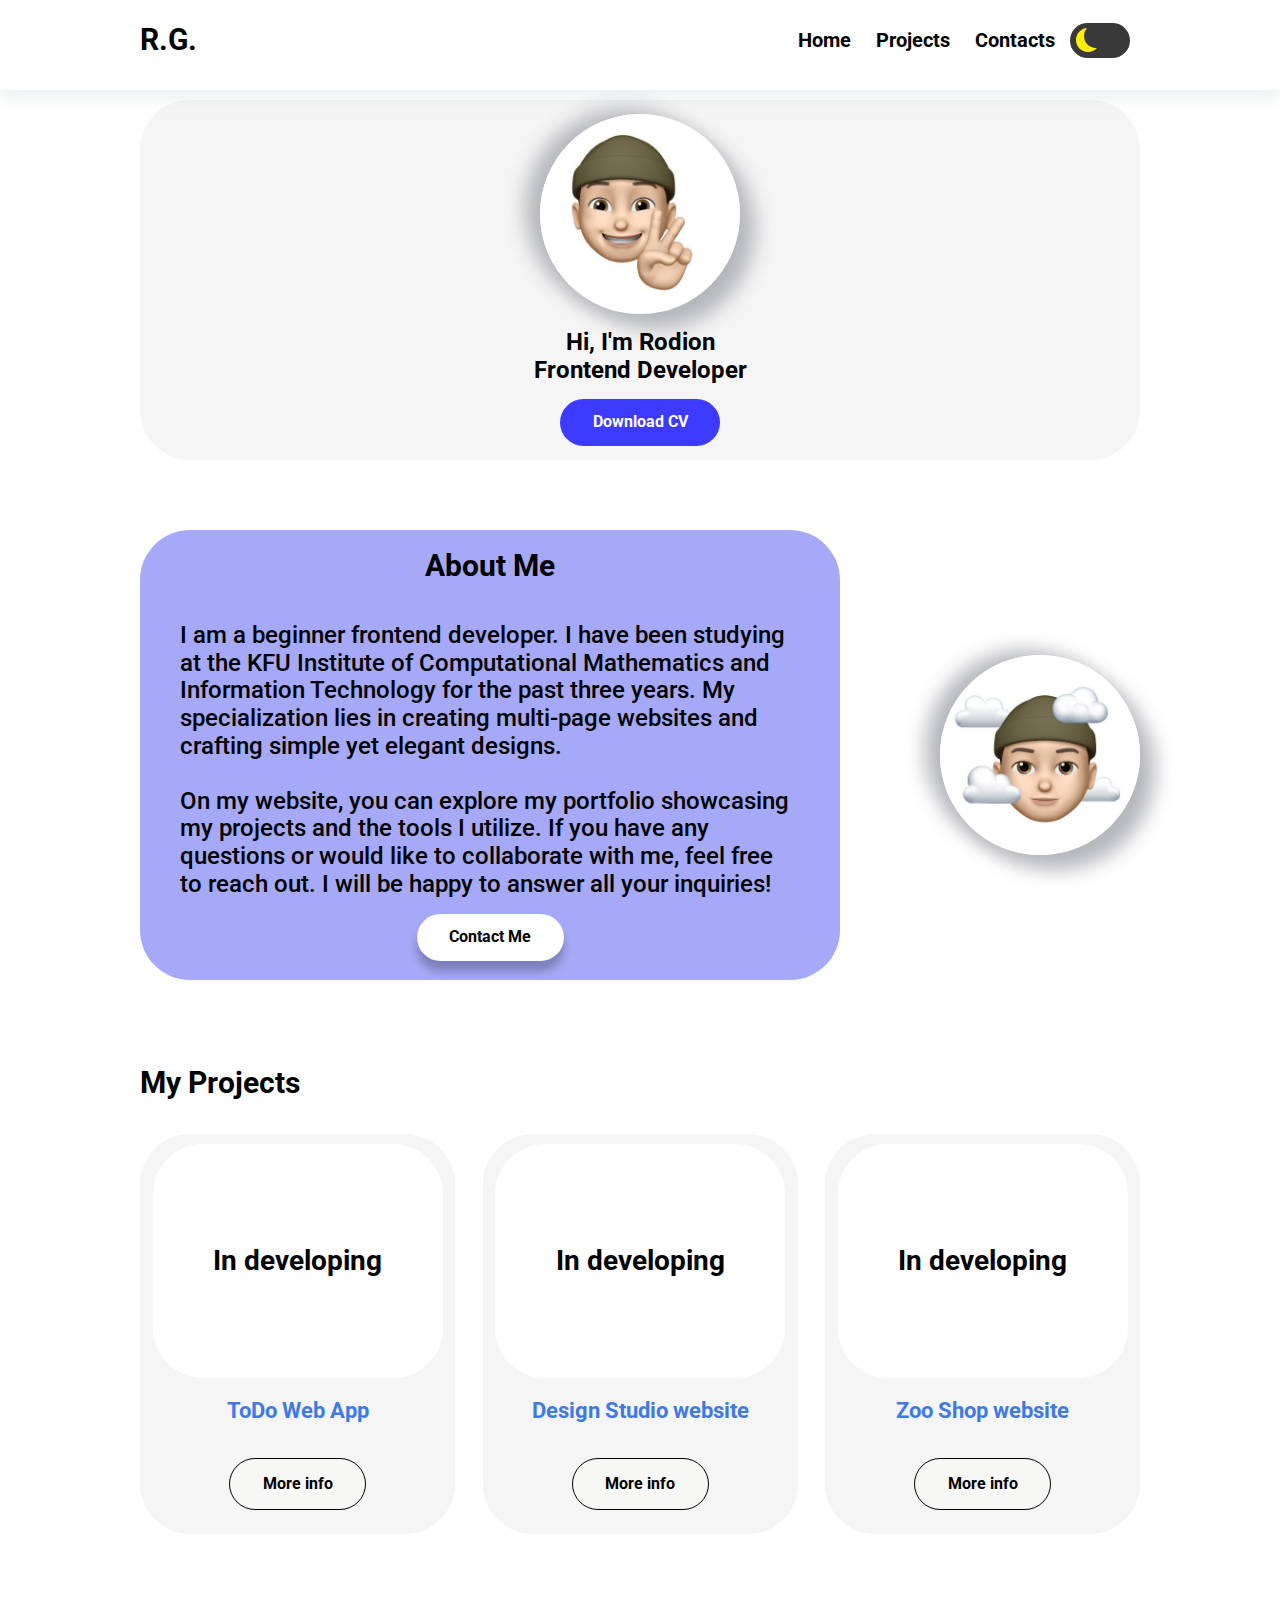
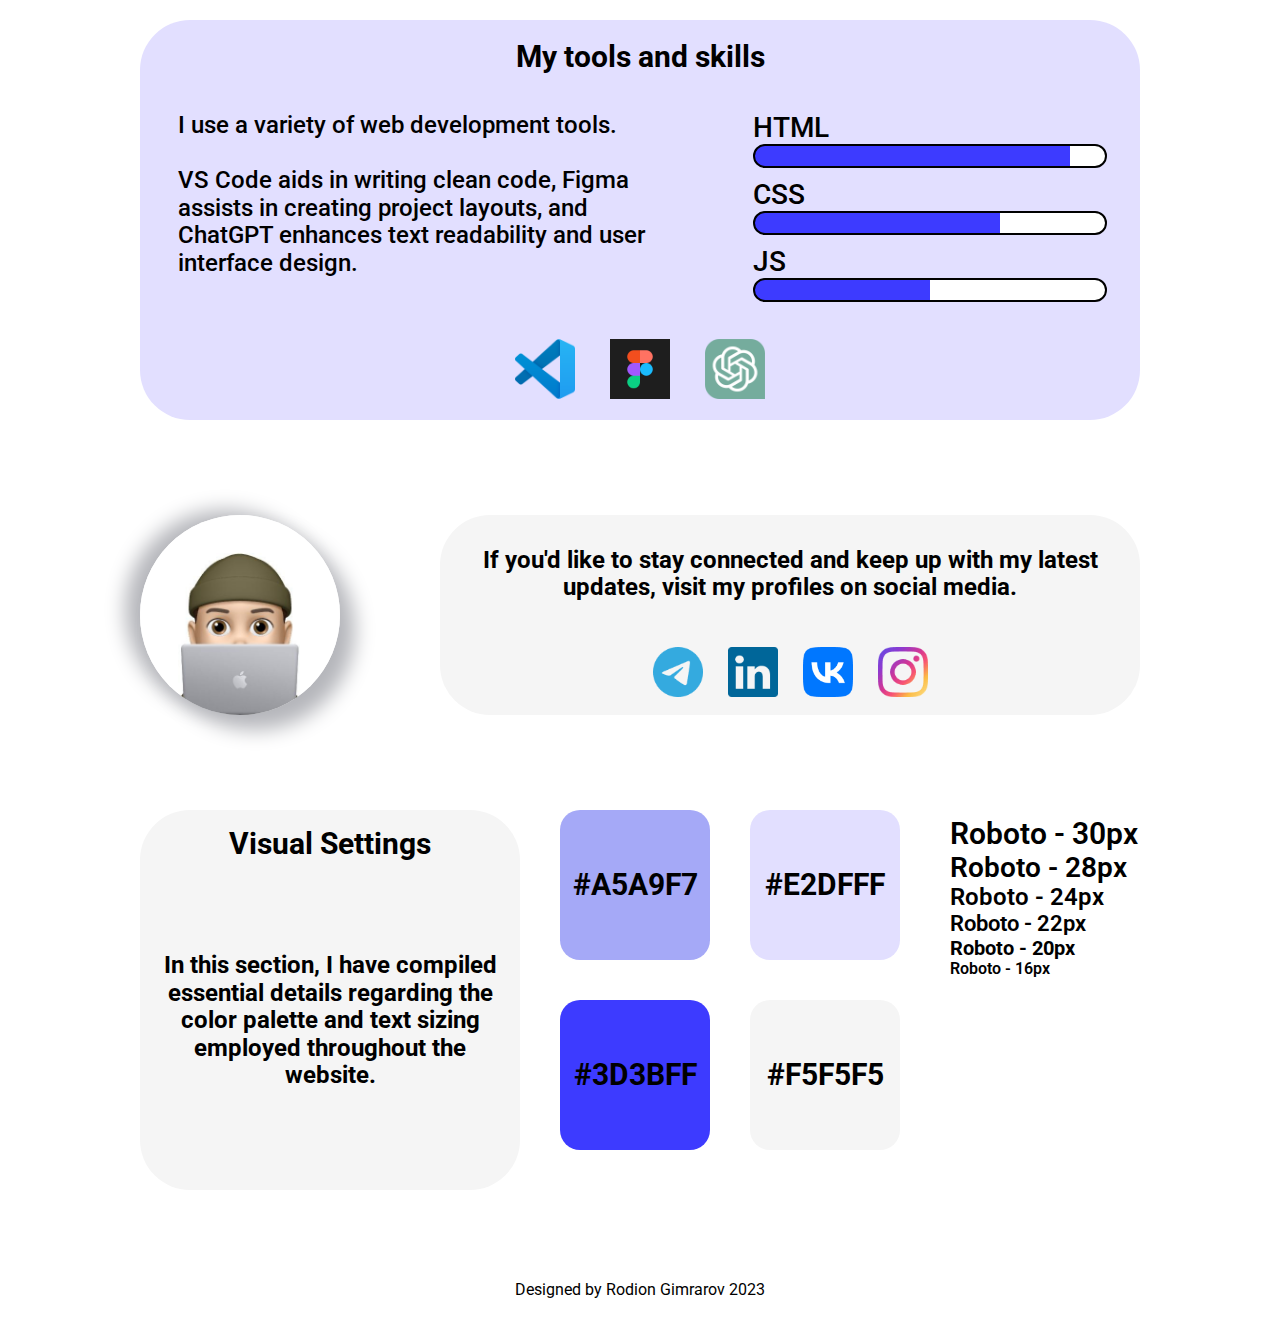
==== index.html @ fab3a908 "Update index.html" ====
<!DOCTYPE html>
<html lang="en">

<head>
    <meta charset="UTF-8">
    <title>Rodion Gimranov Web-CV</title>
    <meta name="description" content="Rodion Gimranov Web-CV">
    <link rel="icon" href="img/Avatar_link.png">
    <link rel="stylesheet" type="text/css" href="CSS/normalize.css">
    <link rel="stylesheet" type="text/css" href="CSS/white_style.css">
    <link rel="stylesheet" type="text/css" href="CSS/black_style.css">
    <link rel="stylesheet" type="text/css" href="CSS/media_queries.css">
    <meta name="viewport" content="width=device-width, initial-scale=1.0">
</head>

<body>
    <script defer src="JavaScript/script.js"></script>

<!--Header-->
<header class="header open">
    <section class="header_container">
        <section class="logo">
            <h2 class="R_text_logo"> R.</h2>
            <h2 class="G_text_logo"> G.</h2>
        </section>

        <nav class="navigation_bar">
            <a href="#" class="home_btn" data-lang="en"> Home </a>
            <a href="#my_project_page" class="project_btn"> Projects </a>
            <a href="#contact_me_page" class="contact_btn"> Contacts </a>

            <section class="swith_container">
                <!--Theme Switcher-->
                <label class="switch">
                    <input type="checkbox">
                    <span class="slider"></span>
                </label>
            </section>
        </nav>
        <!--Burger Menu-->
        <button class="header_burger-btn" id="burger">
            <span class=""></span>
            <span class=""></span>
            <span class=""></span>
        </button>
    </section>
</header>


    <!--Section "Home"-->
    <section class="home_page">
        <section class="home_page_container">

            <img class="avatar1_img" src="img/Avatar_1.jpg" alt="Avatar photo 1">

            <h3 class="greetings_text"> Hi, I'm Rodion <br> Frontend Developer </h3>

            <a href="https://drive.google.com/file/d/1PtzAKzyZANAqyCXJtNsrPEZs-n58FHot/view?usp=sharing" class="download_CV_btn"> Download CV </a>
        </section>
    </section>

    <!--Section "About Me"-->
    <section class="about_me_page">
        <section class="about_me_container">

            <article class="about_me_purple_block">
                <h2 class="about_me_name_page"> About Me </h2>

                <p class="text_about_me">I am a beginner frontend developer. I have been studying at the KFU Institute of Computational Mathematics and Information Technology for the past three years. My specialization lies in creating multi-page websites and crafting simple yet elegant designs. <br>
                <br>
                On my website, you can explore my portfolio showcasing my projects and the tools I utilize. If you have any questions or would like to collaborate with me, feel free to reach out. I will be happy to answer all your inquiries! </p>

                <a href="#contact_me_page" class="contact_me_btn"> Contact Me </a>
            </article>

            <img class="avatar2_img" src="img/Avatar_2.jpg" alt="Avatar photo 2">
        </section>
    </section>

    <!--Section "My Project"-->
    <section class="my_project_page" id="my_project_page">
        <section class="my_project_container">

            <h2 class="my_project_name_page"> My Projects </h2>

                <section class="block_project_container">
                    <section class="project_block_1">
                        <section class="background_project1"> In developing </section>
                        <h3 class="name_of_project1"> ToDo Web App </h3>
                        <a href="https://github.com/RodionGimranov" class="more_info_btn1"> More info</a>
                    </section>

                    <section class="project_block_2">
                        <section class="background_project2"> In developing </section>
                        <h3 class="name_of_project2"> Design Studio website </h3>
                        <a href="https://github.com/RodionGimranov" class="more_info_btn2"> More info</a>
                    </section>

                    <section class="project_block_3">
                        <section class="background_project3"> In developing </section>
                        <h3 class="name_of_project3"> Zoo Shop website </h3>
                        <a href="https://github.com/RodionGimranov" class="more_info_btn3"> More info</a>
                    </section>
            </section>
        </section>
    </section>

    <!--Section "My tools and skills"-->
    <section class="my_tools_and_skills_page">

        <section class="my_tools_and_skills_container">

            <h2 class="my_tools_and_skills_name_page"> My tools and skills </h2>

            <section class="my_tools_and_skills_block_container">
                <p class="text_my_tools_and_skills"> I use a variety of web development tools.<br><br>VS Code aids in writing clean code, Figma assists in creating project layouts, and ChatGPT enhances text readability and user interface design.</p>

                <section class="charts_container">

                    <section class="html_chart">
                        <h3 class="name_chart_html"> HTML </h3>
                        <section class="line_chart_html"> </section>
                    </section>

                    <section class="css_chart">
                        <h3 class="name_chart_css"> CSS </h3>
                        <section class="line_chart_css"> </section>
                    </section>

                    <section class="js_chart">
                        <h3 class="name_chart_js"> JS </h3>
                        <section class="line_chart_js"> </section>
                    </section>
                </section>
            </section>

            <section class="progmrams_container">
                <a href="https://code.visualstudio.com/"> <img src="img/VS_Code_icon.png" class="vs_code_icon" alt="VS Code Icon"> </a>
                <a href="https://www.figma.com/downloads/"> <img src="img/Figma_icon.png" class="figma_icon" alt="Figma Icon"> </a>
                <a href="https://openai.com/blog/chatgpt/"> <img src="img/ChatGPT_icon.png" class="chatgpt_icon" alt="ChatGPT Icon"> </a>
            </section>
        </section>
    </section>

    <!--Section "Contact Me"-->
    <section class="contact_me_page" id="contact_me_page">

        <section class="contact_me_container">

            <img src="img/Avatar_3.jpg" class="avatar3_img" alt="Avatar photo 3">

            <section class="contact_me_gray_block1">

                <h1 class="text_contact_me">If you'd like to stay connected and keep up with my latest updates, visit my profiles on social media.</h1>

                <section class="social_media_container">
                    <a href="https://t.me/RodionGimranov"> <img src="img/Telegram_icon.png" class="telegram_icon" alt="Telegram Icon"> </a>
                    <a href="https://www.linkedin.com/in/rodiongimranov/"> <img src="img/LinkedIn_icon.png" class="linkedin_icon" alt="LinkedIn Icon"> </a>
                    <a href="https://vk.com/gimranovrodion"> <img src="img/VK_icon.png" class="vk_icon" alt="VK_Icon"> </a>
                    <a href="https://www.instagram.com/esta_laowai/?igshid=MjEwN2IyYWYwYw=="> <img src="img/Instagram_icon.png" class="instagram_icon" alt="Instagram_Icon"> </a>
                </section>
            </section>
        </section>
    </section>

    <!--Section "Visual Settings"-->
    <section class="fo_fun_page">
        <section class="fo_fun_container">
            <section class="fo_fun_gray_block1">
                <h1 class="fo_fun_name_page"> Visual Settings </h1>
                <p class="text_fo_fun"> In this section, I have compiled essential details regarding the color palette and text sizing employed throughout the website.</p>
            </section>
            <section class="fonts_color_container">
                <section class="color_block">
                    <section class="color_1"> #A5A9F7</section>
                    <section class="color_2"> #E2DFFF</section>
                    <section class="color_3"> #3D3BFF</section>
                    <section class="color_4"> #F5F5F5</section>
                </section>
                <section class="fonts_block">
                    <h1 class="robotoo_30px">Roboto - 30px </h1>
                    <h2 class="robotoo_28px">Roboto - 28px </h2>
                    <h3 class="robotoo_24px">Roboto - 24px </h3>
                    <h4 class="robotoo_22px">Roboto - 22px </h4>
                    <h5 class="robotoo_20px">Roboto - 20px </h5>
                    <h6 class="robotoo_16px">Roboto - 16px </h6>
                </section>
            </section>
        </section>
    </section>

    <!--Footer-->
    <footer class="footer">
        <section class="footer_container"> Designed by Rodion Gimrarov 2023 </section>
    </footer>

</body>
</html>
---- CSS/white_style.css ----
@import url('https://fonts.googleapis.com/css2?family=Roboto:wght@400;500;700&display=swap');


/*Reset Margin, Padding and Bottom*/
* {
    margin: 0;
    padding: 0;
    bottom: 0;
}

html {
    scroll-behavior: smooth;
}

body {
    height: 100%;
    min-width: 320px;
    padding: 0% 5% 0% 5%;
    font-family: 'Roboto', sans-serif;
}

/*Header*/
.header {
    position: fixed;
    top: 0;
    left: 0;
    right: 0;
    z-index: 100;
    width: 100%;
    height: 100px;
    margin-top: -10px;
    background-color: #fff;
    box-shadow: 0px 4px 21px -1px rgba(34, 60, 80, 0.13);

    display: flex;
    flex-direction: row;
    align-items: center;
    justify-content: center;
}

.header_container {
    width: 1000px;
    height: 80px;
    background-color: #fff;
    gap: none;
    padding: 10px 20px 10px 20px;

    display: flex;
    flex-direction: row;
    align-items: center;
    justify-content: space-between;
}

.header_burger-btn {
    position: relative;
    width: 50px;
    height: 50px;
    border: none;
    outline: none;
    border: 0;
    background: transparent;
    gap: 5px;

    display: none;
    justify-content: center;
    align-items: center;
    flex-direction: column;
}

.header_burger-btn span {
    width: 45px;
    height: 5px;
    border-radius: 5px;
    background-color: #000;
}

.logo {
    display: flex;
    flex-direction: row;
    align-items: baseline;
    justify-content: space-between;
}

.R_text_logo, .G_text_logo {
    color: #000;
    font-size: 30px;
    font-weight: 700;
}

.navigation_bar {
    width: auto;
    height: auto;
    gap: 5px;
    background-color: #fff;

    display: flex;
    flex-direction: row;
    align-items: center;
    justify-content: space-around;
}

a {
    color: #000;
    text-decoration: none;
}

.home_btn, .project_btn, .contact_btn {
    padding: 10px 10px;
    border-radius: 10px;

    font-size: 20px;
    font-weight: 700;
}

a:hover {
    text-decoration: none;
    background-color: #F5F5F5;
}

.swith_container {
    width: 70px;
    height: 35px;

    display: flex;
    justify-content: space-between;
    align-items: center;
}

/*Theme Switcher*/
.switch {
    font-size: 17px;
    position: relative;
    display: inline-block;
    width: 60px;
    height: 35px;
}

.switch input {
    opacity: 0;
    width: 0;
    height: 0;
}

.slider {
    --background: #393939;
    position: absolute;
    cursor: pointer;
    top: 0;
    left: 0;
    right: 0;
    bottom: 0;
    background-color: var(--background);
    transition: .5s;
    border-radius: 30px;
}

.slider:before {
    position: absolute;
    content: "";
    height: 1.4em;
    width: 1.4em;
    border-radius: 50%;
    left: 10%;
    bottom: 15%;
    box-shadow: inset 8px -4px 0px 0px #fff000;
    background: var(--background);
    transition: .5s;
}

input:checked + .slider {
    background-color: #F5F5F5;
}

input:checked + .slider:before {
    transform: translateX(100%);
    box-shadow: inset 15px -4px 0px 15px #fff000;
}

/*Section "Home"*/
.home_page {
    width: 100%;
    height: auto;
    margin-top: 100px;
    margin-bottom: 100px;

    display: flex;
    flex-direction: row;
    align-items: center;
    justify-content: center;
}

.home_page_container {
    width: 1000px;
    height: 360px;
    background-color: #F5F5F5;
    border-radius: 50px;

    display: flex;
    flex-direction: column;
    align-items: center;
    justify-content: center;
}

.avatar1_img {
    width: 200px;
    height: 200px;
    border-radius: 100px;
    box-shadow: 15px 15px 20px 0px #B5B6BB, -15px -5px 20px 0px #B5B6BB;
}

.greetings_text {
    font-size: 24px;
    font-weight: 700;
    color: #000;
    margin-top: 15px;
    text-align: center;
}

.download_CV_btn {
    width: 160px;
    height: 47px;
    background-color: #3D3BFF;
    border-radius: 100px;
    margin-top: 15px;

    display: flex;
    align-items: center;
    justify-content: center;

    font-size: 16px;
    font-weight: 700;
    color: #fff;
}

.download_CV_btn:hover {
    background-color: #1A1977;
    color: #fff;
}

/*Section "About Me"*/
.about_me_page {
    max-width: 100%;
    height: 450px;
    margin-bottom: 100px;

    display: flex;
    align-items: center;
    justify-content: center;
    flex-direction: row;
}

.about_me_container {
    width: 1000px;
    height: 450px;

    display: flex;
    flex-direction: row;
    justify-content: space-between;
    align-items: center;
}

.about_me_purple_block {
    width: 700px;
    height: 450px;
    border-radius: 50px;
    background-color: #A5A9F7;

    display: flex;
    justify-content: space-around;
    align-items: center;
    flex-direction: column;
}

.about_me_name_page {
    color: #000;
    font-family: Roboto;
    font-size: 30px;
    font-weight: 700;
}

.text_about_me {
    width: 620px;
    height: 253px;
    color: #000;
    font-size: 24px;
    font-weight: 500;
}

.contact_me_btn {
    width: 147px;
    height: 47px;
    background-color: #fff;
    border-radius: 100px;
    box-shadow: 0px 10px 10px 0px rgba(0, 0, 0, 0.25);


    font-size: 16px;
    font-weight: 700;
    color: #000;

    display: flex;
    align-items: center;
    justify-content: center;
}

.contact_me_btn:hover {
    background-color: #DDDDDD;
    color: #000;
}

.avatar2_img {
    width: 200px;
    height: 200px;
    border-radius: 100px;
    box-shadow: 15px 15px 20px 0px #B5B6BB, -15px -5px 20px 0px #B5B6BB;
}

/*Section "My Project"*/
.my_project_page {
    max-width: 100%;
    height: 500px;
    margin-bottom: 100px;

    display: flex;
    align-items: center;
    flex-direction: column;
    justify-content: center ;
}

.my_project_container {
    width: 1000px;
    height: 500px;

    display: flex;
    flex-direction: column;
    justify-content: space-around;
    align-items: flex-start;
}

.my_project_name_page {
    font-size: 30px;
    font-weight: 700;
    color: #000;
}

.block_project_container {
    width: 1000px;
    height: 400px;

    display: flex;
    align-items: center;
    flex-direction: row;
    justify-content: space-between;
}

.project_block_1, .project_block_2, .project_block_3 {
    width: 315px;
    height: 400px;
    background-color: #F5F5F5;
    border-radius: 50px;

    display: flex;
    flex-direction: column;
    align-items: center;
}

.background_project1, .background_project2, .background_project3 {
    width: 290px;
    height: 234px;
    background-color: #fff;
    border-radius: 50px;
    margin-top: 10px;

    display: flex;
    align-items: center;
    justify-content: center;

    font-size: 28px;
    font-weight: 700;
    color: #000;
}

.name_of_project1, .name_of_project2, .name_of_project3 {
    font-size: 22px;
    font-weight: 700;
    color: #3F79E6;
    margin-top: 20px;
}

.more_info_btn1:hover, .more_info_btn2:hover, .more_info_btn3:hover {
    background-color: #000;
    color: #fff;
}

.more_info_btn1, .more_info_btn2, .more_info_btn3 {
    width: 135px;
    height: 50px;
    background-color: #F7F7F5;
    border-radius: 100px;
    border: 1px solid #000;
    margin-top: 35px;

    display: flex;
    align-items: center;
    flex-direction: row;
    justify-content: center;

    font-size: 16px;
    font-weight: 700;
    color: #000;
}

/*Section "My tools and skills"*/
.my_tools_and_skills_page {
    width: 100%;
    height: 400px;
    margin-bottom: 100px;

    display: flex;
    justify-content: center;
    align-items: center;
}

.my_tools_and_skills_container {
    width: 1000px;
    height: 400px;
    background-color: #E2DFFF;
    border-radius: 50px;

    display: flex;
    flex-direction: column;
    justify-content: space-between;
    align-items: center;
}

.my_tools_and_skills_name_page {
    font-size: 30px;
    font-weight: 700;
    color: #000;
    margin-top: 20px;
}

.my_tools_and_skills_block_container {
    width: 1000px;
    height: 190px;

    display: flex;
    flex-direction: row;
    justify-content: space-around;
    align-items: flex-start;
}

.text_my_tools_and_skills {
    width: 500px;
    height: 160px;

    font-size: 24px;
    font-weight: 500;
    color: #000;
}

.charts_container {
    width: 350px;
    height: 190px;

    display: flex;
    flex-direction: column;
    align-items: start;
    justify-content: space-between;
}

.html_chart, .css_chart, .js_chart  {
    width: 350px;

    display: flex;
    flex-direction: column;
    align-items: start;
}

.name_chart_html, .name_chart_css, .name_chart_js {
    font-size: 28px;
    font-weight: 500;
    color: #000;
}

.line_chart_html, .line_chart_css, .line_chart_js {
    width: 350px;
    height: 20px;
    border-radius: 20px;
    border: 2px solid #000;
}

.line_chart_html {
    background: linear-gradient(to right, #3D3BFF 90%, white 10%);
}

.line_chart_css {
    background: linear-gradient(to right, #3D3BFF 70%, white 30%);
}

.line_chart_js {
    background: linear-gradient(to right, #3D3BFF 50%, white 50%);
}

.progmrams_container {
    width: 250px;
    height: 61px;
    margin-bottom: 20px;

    display: flex;
    flex-direction: row;
    justify-content: space-between;
}

.vs_code_icon, .figma_icon, .chatgpt_icon {
    width: 60px;
    height: 60px;
    transition: 0.3s;
}

.vs_code_icon:hover, .figma_icon:hover, .chatgpt_icon:hover {
    transform: scale(0.8);
}

/*Section "Contact Me"*/
.contact_me_page {
    width: 100%;
    height: 250px;
    margin-bottom: 100px;

    display: flex;
    flex-direction: row;
    justify-content: center;
    align-items: center;
}

.contact_me_container {
    width: 1000px;
    height: 250px;

    display: flex;
    flex-direction: row;
    justify-content: space-between;
    align-items: center;
}

.avatar3_img {
    width: 200px;
    height: 200px;
    border-radius: 100px;
    box-shadow: 15px 15px 20px 0px #B5B6BB, -15px -5px 20px 0px #B5B6BB;
}

.contact_me_gray_block1 {
    width: 700px;
    height: 200px;
    background-color: #F5F5F5;
    border-radius: 50px;

    display: flex;
    flex-direction: column;
    justify-content: space-around;
    align-items: center;
    text-align: center;
}

.text_contact_me {
    font-size: 24px;
    font-weight: 700;
    color: #000;
}

.social_media_container {
    width: 300px;
    height: 50px;

    display: flex;
    flex-direction: row;
    justify-content: space-around;
    align-items: center;
}

.telegram_icon, .linkedin_icon, .vk_icon, .instagram_icon {
    width: 50px;
    height: 50px;
    transition: 0.3s;
}

.telegram_icon:hover, .linkedin_icon:hover, .vk_icon:hover, .instagram_icon:hover {
    transform: scale(0.8);
}

/*Section "Visual Settings"*/
.fo_fun_page {
    width: 100%;
    height: 380px;
    margin-bottom: 50px;

    display: flex;
    flex-direction: row;
    justify-content: center;
    align-items: center;
}

.fo_fun_container {
    width: 1000px;
    height: 380px;

    display: flex;
    flex-direction: row;
    justify-content: space-between;
    align-items: flex-start;
}

.fo_fun_gray_block1 {
    width: 380px;
    height: 380px;
    background-color: #F5F5F5;
    border-radius: 50px;

    display: flex;
    flex-direction: column;
    justify-content: space-between;
    align-items: center;
}

.fo_fun_name_page {
    font-size: 30px;
    font-weight: 700;
    color: #000;
    margin-top: 17px;
}

.text_fo_fun {
    width: 350px;
    font-size: 24px;
    font-weight: 700;
    color: #000;
    text-align: center;
    margin-bottom: 100px;
}

.fonts_color_container {
    width: 580px;
    height: 380px;

    display: flex;
    justify-content: space-between;
    flex-direction: row;
    align-items: flex-start;
}

.color_block {
    width: 340px;
    height: 340px;

    display: flex;
    justify-content: space-between;
    align-items: center;
    flex-wrap: wrap;
    align-content: space-between;
}

.color_1 {
    width: 150px;
    height: 150px;
    background-color: #A5A9F7;
    border-radius: 20px;

    font-size: 30px;
    font-weight: 700;
    color: #000;

    display: flex;
    align-items: center;
    justify-content: center;
}

.color_1, .color_2, .color_3, .color_4 {
    width: 150px;
    height: 150px;
    border-radius: 20px;

    font-size: 30px;
    font-weight: 700;
    color: #000;

    display: flex;
    align-items: center;
    justify-content: center;
}
.color_1 {
    background-color: #A5A9F7;
}

.color_2 {
    background-color: #E2DFFF;
}

.color_3 {
    background-color: #3D3BFF;
}

.color_4 {
    background-color: #F5F5F5;
}

.fonts_block {
    width: 190px;
    height: 175px;

    display: flex;
    flex-direction: column;
    align-items: start;
    justify-content: center;
}

.robotoo_30px, .robotoo_28px, .robotoo_24px, .robotoo_22px, .robotoo_16px {
    font-weight: 600;
    color: #000;
}

.robotoo_30px {
    font-size: 30px;
    margin-top: 0;
    margin-bottom: 0;
}

.robotoo_28px {
    font-size: 28px;
}

.robotoo_24px {
    font-size: 24px;
}

.robotoo_22px {
    font-size: 22px;
}

.robotoo_20px {
    font-size: 20px;
}

.robotoo_16px {
    font-size: 16px;
}

/*Footer*/
.footer {
    width: 100%;
    height: 60px;

    display: flex;
    justify-content: center;
    align-items: center;
}

.footer_container {
    width: 1000px;
    height: 60px;

    display: flex;
    justify-content: center;
    align-items: center;

    font-size: 16px;
    font-weight: 400;
    color: #000;
}
---- CSS/black_style.css ----
@import url('https://fonts.googleapis.com/css2?family=Roboto:wght@400;500;700&display=swap');


/*Reset Margin, Padding and Bottom*/
* {
    margin: 0;
    padding: 0;
    bottom: 0;
}
html {
    scroll-behavior: smooth;
}

body {
    height: 100%;
    padding: 0% 5% 0% 5%;
    background-color: #141414;
    font-family: 'Roboto', sans-serif;
}

/*Header*/
.header {
    position: fixed;
    top: 0;
    left: 0;
    right: 0;
    z-index: 100;
    width: 100%;
    height: 100px;
    margin-top: -10px;
    background-color: #141414;
    box-shadow: none;

    display: flex;
    flex-direction: row;
    align-items: center;
    justify-content: center;
}

.header_container {
    width: 1000px;
    height: 80px;
    background-color: #141414;

    display: flex;
    flex-direction: row;
    align-items: center;
    justify-content: space-between;
}

.header_burger-btn {
    position: relative;
    width: 50px;
    height: 50px;
    border: none;
    outline: none;
    border: 0;
    background: transparent;
    gap: 5px;

    display: none;
    justify-content: center;
    align-items: center;
    flex-direction: column;
}

.header_burger-btn span {
    width: 45px;
    height: 5px;
    border-radius: 5px;
    background-color: #fff;
}

.logo {
    display: flex;
    flex-direction: row;
    align-items: center;
    justify-content: space-between;
}

.R_text_logo, .G_text_logo {
    color: #fff;
    font-size: 30px;
    font-weight: 700;
}

.navigation_bar {
    width: auto;
    height: auto;
    gap: 5px;
    background-color: #141414;
    box-shadow: none;

    display: flex;
    flex-direction: row;
    align-items: center;
    justify-content: space-around;
}

a {
    color: #fff;
    text-decoration: none;
}

.home_btn, .project_btn, .contact_btn {
    padding: 10px 10px;
    border-radius: 10px;

    font-size: 20px;
    font-weight: 700;
}

a:hover {
    text-decoration: none;
    background-color: #222222;
}

.swith_container {
    width: 70px;
    height: 35px;

    display: flex;
    justify-content: space-between;
    align-items: center;
}

/* Theme Switcher */
.switch {
    font-size: 17px;
    position: relative;
    display: inline-block;
    width: 60px;
    height: 35px;
}

.switch input {
    opacity: 0;
    width: 0;
    height: 0;
}

.slider {
    --background: #393939;
    position: absolute;
    cursor: pointer;
    top: 0;
    left: 0;
    right: 0;
    bottom: 0;
    background-color: var(--background);
    transition: .5s;
    border-radius: 30px;
}

.slider:before {
    position: absolute;
    content: "";
    height: 1.4em;
    width: 1.4em;
    border-radius: 50%;
    left: 10%;
    bottom: 15%;
    box-shadow: inset 8px -4px 0px 0px #fff000;
    background: var(--background);
    transition: .5s;
}

input:checked + .slider {
    background-color: #393939;
}

input:checked + .slider:before {
    transform: translateX(100%);
    box-shadow: inset 15px -4px 0px 15px #fff000;
}

/*Section "Home"*/
.home_page {
    width: 100%;
    height: 360px;
    margin-top: 100px;
    margin-bottom: 100px;

    display: flex;
    flex-direction: row;
    align-items: center;
    justify-content: center;
}

.home_page_container {
    width: 1000px;
    height: 360px;
    background-color: #222222;
    border-radius: 50px;

    display: flex;
    flex-direction: column;
    align-items: center;
    justify-content: center;
}

.avatar1_img {
    width: 200px;
    height: 200px;
    border-radius: 100px;
    box-shadow: none;
}

.greetings_text {
    font-size: 24px;
    font-weight: 700;
    color: #fff;
    margin-top: 15px;
    text-align: center;
}

.download_CV_btn {
    width: 160px;
    height: 47px;
    background-color: #393939;
    border-radius: 100px;
    margin-top: 15px;
    box-shadow: 0px 10px 10px 0px rgba(0, 0, 0, 0.25);

    display: flex;
    align-items: center;
    justify-content: center;

    font-size: 16px;
    font-weight: 700;
    color: #fff;
}

.download_CV_btn:hover {
    background-color: #3D3D3D;
    color: #fff;
}

/*Section "About Me"*/
.about_me_page {
    max-width: 100%;
    height: 450px;
    margin-bottom: 100px;

    display: flex;
    align-items: center;
    justify-content: center;
    flex-direction: row;
}

.about_me_container {
    width: 1000px;
    height: 450px;

    display: flex;
    flex-direction: row;
    justify-content: space-between;
    align-items: center;
}

.about_me_purple_block {
    width: 700px;
    height: 450px;
    border-radius: 50px;
    background-color: #222222;

    display: flex;
    align-items: center;
    justify-content: space-around;
    flex-direction: column;
}

.about_me_name_page {
    color: #fff;
    font-family: Roboto;
    font-size: 30px;
    font-weight: 700;
}

.text_about_me {
    width: 620px;
    height: 253px;
    color: #fff;
    font-size: 24px;
    font-weight: 500;
}

.contact_me_btn {
    width: 147px;
    height: 47px;
    background-color: #393939;
    border-radius: 100px;
    box-shadow: 0px 10px 10px 0px rgba(0, 0, 0, 0.25);

    font-size: 16px;
    font-weight: 700;
    color: #fff;

    display: flex;
    align-items: center;
    justify-content: center;
}

.contact_me_btn:hover {
    background-color: #3D3D3D;
    color: #fff;
}

.avatar2_img {
    width: 200px;
    height: 200px;
    border-radius: 100px;
    box-shadow: none;
}

/*Section "My Project"*/
.my_project_page {
    max-width: 100%;
    height: 500px;
    margin-bottom: 100px;

    display: flex;
    align-items: center;
    flex-direction: column;
    justify-content: center ;
}

.my_project_container {
    width: 1000px;
    height: 500px;

    display: flex;
    flex-direction: column;
    justify-content: space-around;
    align-items: flex-start;
}

.my_project_name_page {
    font-size: 30px;
    font-weight: 700;
    color: #fff;
}

.block_project_container {
    width: 1000px;
    height: 400px;

    display: flex;
    align-items: center;
    flex-direction: row;
    justify-content: space-between;
}

.project_block_1, .project_block_2, .project_block_3 {
    width: 315px;
    height: 400px;
    background-color: #222222;
    border-radius: 50px;

    display: flex;
    flex-direction: column;
    align-items: center;
}

.background_project1, .background_project2, .background_project3 {
    width: 290px;
    height: 234px;
    background-color: #444444;
    border-radius: 50px;
    margin-top: 10px;

    display: flex;
    align-items: center;
    justify-content: center;

    font-size: 28px;
    font-weight: 700;
    color: #000;
}

.name_of_project1, .name_of_project2, .name_of_project3 {
    font-size: 22px;
    font-weight: 700;
    color: #fff;
    margin-top: 20px;
}

.more_info_btn1:hover, .more_info_btn2:hover, .more_info_btn3:hover {
    background-color: #3D3D3D;
    color: #fff;
}

.more_info_btn1, .more_info_btn2, .more_info_btn3 {
    width: 135px;
    height: 50px;
    background-color: #393939;
    border: none;
    border-radius: 100px;
    margin-top: 35px;
    box-shadow: 0px 10px 10px 0px rgba(0, 0, 0, 0.25);

    display: flex;
    align-items: center;
    flex-direction: row;
    justify-content: center;

    font-size: 16px;
    font-weight: 700;
    color: #fff;
}

/*Section "My tools and skills"*/
.my_tools_and_skills_page {
    width: 100%;
    height: 400px;
    margin-bottom: 100px;

    display: flex;
    justify-content: center;
    align-items: center;
}

.my_tools_and_skills_container {
    width: 1000px;
    height: 400px;
    background-color: #222222;
    border-radius: 50px;

    display: flex;
    flex-direction: column;
    justify-content: space-between;
    align-items: center;
}

.my_tools_and_skills_name_page {
    font-size: 30px;
    font-weight: 700;
    color: #fff;
    margin-top: 20px;
}

.my_tools_and_skills_block_container {
    width: 1000px;
    height: 190px;

    display: flex;
    flex-direction: row;
    justify-content: space-around;
    align-items: flex-start;
}

.text_my_tools_and_skills {
    width: 500px;
    height: 160px;

    font-size: 24px;
    font-weight: 500;
    color: #fff;
}

.charts_container {
    width: 350px;
    height: 190px;

    display: flex;
    flex-direction: column;
    align-items: start;
    justify-content: space-between;
}

.html_chart, .css_chart, .js_chart  {
    width: 350px;

    display: flex;
    flex-direction: column;
    align-items: start;
}

.name_chart_html, .name_chart_css, .name_chart_js {
    font-size: 28px;
    font-weight: 500;
    color: #fff;
}

.line_chart_html, .line_chart_css, .line_chart_js {
    width: 350px;
    height: 20px;
    border-radius: 20px;
    border: 2px solid #000;
}

.line_chart_html {
    border: none;
    background: linear-gradient(to right, #636363 90%, #393939 10%);
}

.line_chart_css {
    border: none;
    background: linear-gradient(to right, #636363 70%, #393939 30%);
}

.line_chart_js {
    border: none;
    background: linear-gradient(to right, #636363 50%, #393939 50%);
}

.progmrams_container {
    width: 250px;
    height: 61px;
    margin-bottom: 20px;

    display: flex;
    flex-direction: row;
    justify-content: space-between;
}

.vs_code_icon, .figma_icon, .chatgpt_icon {
    width: 60px;
    height: 60px;
    transition: 0.3s;
}

.vs_code_icon:hover, .figma_icon:hover, .chatgpt_icon:hover {
    transform: scale(0.8);
}

/*Section "Contact Me"*/
.contact_me_page {
    width: 100%;
    height: 250px;
    margin-bottom: 100px;

    display: flex;
    flex-direction: row;
    justify-content: center;
    align-items: center;
}

.contact_me_container {
    width: 1000px;
    height: 250px;

    display: flex;
    flex-direction: row;
    justify-content: space-between;
    align-items: center;
}

.avatar3_img {
    width: 200px;
    height: 200px;
    border-radius: 100px;
    box-shadow: none;
}

.contact_me_gray_block1 {
    width: 700px;
    height: 200px;
    background-color: #222222;
    border-radius: 50px;

    display: flex;
    flex-direction: column;
    justify-content: space-around;
    align-items: center;
    text-align: center;
}

.text_contact_me {
    font-size: 24px;
    font-weight: 700;
    color: #fff;
}

.social_media_container {
    width: 300px;
    height: 50px;

    display: flex;
    flex-direction: row;
    justify-content: space-around;
    align-items: center;
}

.telegram_icon, .linkedin_icon, .github_icon, .vk_icon, .instagram_icon {
    width: 50px;
    height: 50px;
    transition: 0.3s;
}

.telegram_icon:hover, .linkedin_icon:hover, .github_icon:hover, .vk_icon:hover, .instagram_icon:hover {
    transform: scale(0.8);
}

/*Section "Fo fun"*/
.fo_fun_page {
    width: 100%;
    height: 400px;
    margin-bottom: 50px;

    display: flex;
    flex-direction: row;
    justify-content: center;
    align-items: center;
}

.fo_fun_container {
    width: 1000px;
    height: 400px;

    display: flex;
    flex-direction: row;
    justify-content: space-between;
    align-items: flex-start;
}

.fo_fun_gray_block1 {
    width: 380px;
    height: 380px;
    background-color: #222222;
    border-radius: 50px;

    display: flex;
    flex-direction: column;
    justify-content: space-between;
    align-items: center;
}

.fo_fun_name_page {
    font-size: 30px;
    font-weight: 700;
    color: #fff;
    margin-top: 17px;
}

.text_fo_fun {
    width: 350px;
    font-size: 24px;
    font-weight: 700;
    color: #fff;
    text-align: center;
    margin-bottom: 100px;
}

.fonts_color_container {
    width: 580px;
    height: 380px;

    display: flex;
    justify-content: space-between;
    flex-direction: row;
    align-items: flex-start;
}

.color_block {
    width: 340px;
    height: 340px;

    display: flex;
    justify-content: space-between;
    align-items: center;
    flex-wrap: wrap;
    align-content: space-between;
}

.color_1 {
    width: 150px;
    height: 150px;
    background-color: #A5A9F7;
    border-radius: 20px;

    font-size: 30px;
    font-weight: 700;
    color: #000;

    display: flex;
    align-items: center;
    justify-content: center;
}

.color_1, .color_2, .color_3, .color_4 {
    width: 150px;
    height: 150px;
    border-radius: 20px;

    font-size: 30px;
    font-weight: 700;
    color: #000;

    display: flex;
    align-items: center;
    justify-content: center;
}
.color_1 {
    background-color: #A5A9F7;
}

.color_2 {
    background-color: #E2DFFF;
}

.color_3 {
    background-color: #3D3BFF;
}

.color_4 {
    background-color: #F5F5F5;
}

.fonts_block {
    width: 190px;
    height: 175px;

    display: flex;
    flex-direction: column;
    align-items: start;
    justify-content: center;
}

.robotoo_30px, .robotoo_28px, .robotoo_24px, .robotoo_22px, .robotoo_20px, .robotoo_16px {
    font-weight: 600;
    color: #fff;
}

.robotoo_30px {
    font-size: 30px;
    margin-top: 0;
    margin-bottom: 0;
}

.robotoo_28px {
    font-size: 28px;
}

.robotoo_24px {
    font-size: 24px;
}

.robotoo_22px {
    font-size: 22px;
}

.robotoo_20px {
    font-size: 20px;
}

.robotoo_16px {
    font-size: 16px;
}

/*Footer*/
.footer {
    width: 100%;
    height: 60px;
    margin-bottom: 10px;

    display: flex;
    justify-content: center;
    align-items: center;
}

.footer_container {
    width: 1000px;
    height: 60px;

    display: flex;
    justify-content: center;
    align-items: center;

    font-size: 16px;
    font-weight: 400;
    color: #fff;
}
---- CSS/media_queries.css ----
/*Section "Header"*/
@media (max-width: 580px) {
    .header_burger-btn {
        display: flex;
    }

    .navigation_bar {
        position: absolute;
        width: 230px;
        height: 185%;
        right: -270px;
        top: 0;
        box-shadow: 0px 4px 21px -1px rgba(34, 60, 80, 0.13);
        padding: 100px 20px 20px 20px;
        border-radius: 0px 0px 0px 20px;

        transition: transform 1s;

        display: flex;
        justify-content: center;
        align-items: center;
        flex-direction: column;
    }

    .home_btn, .project_btn, .contact_btn {
        width: 90%;
        text-align: center;
    }

    .swith_container {
        width: 60px;
        height: 80px;
        padding-bottom: 10px;
        gap: 10px;
        display: flex;
        justify-content: space-between;
        align-items: center;
        flex-direction: column;
        margin-bottom: 15px;
    }

    .header.open .navigation_bar{
        transform: translateX(-100%);
    }
}

/*Section "Home"*/
@media (max-width: 431px ) {
    .home_page_container {
        display: flex;
        justify-content: space-around;
    }

    .avatar1_img {
        width: 150px;
        height: 150px;
    }
}

/*Section "About Me"*/
@media (max-width: 1023px) {
    .about_me_page {
        width: 100%;
        height: auto;
        display: flex;
        flex-direction: row;
        justify-content: flex-start;
    }

    .about_me_container {
        width: 100%;
        height: auto;
    }

    .about_me_purple_block {
        width: 100%;
        height: auto;
        display: flex;
        flex-direction: column;
        justify-content: space-around;

    }

    .about_me_name_page {
        margin-top: 20px;
        margin-bottom: 10px;
    }

    .text_about_me {
        width: 90%;
        height: auto;
        font-size: 20px;
    }

    .contact_me_btn {
        margin-top: 15px;
        margin-bottom: 20px;
    }

    .avatar2_img {
        display: none;
    }
}

/*Section "My Project"*/
@media(max-width: 1001px) {
    .my_project_page {
        width: 100%;
        height: 800px;
        display: flex;
        flex-wrap: wrap;
        justify-content: space-around;
    }

    .my_project_container {
        width: 100%;
        height: 800px;
        display: flex;
        justify-content: space-around;
    }
}

@media (max-width:1009px) {
    .my_project_page {
        width: 100%;
        height: 400px;
        display: flex;
        justify-content: space-around;
    }

    .my_project_container {
        width: 100%;
        height: 400px;
        display: flex;
        justify-content: space-around;
        gap: 10px;
    }

    .block_project_container{
        width: 100%;
        height: 400px;
        display: flex;
        justify-content: space-around;
        gap: 10px;
    }

    .project_block_3, .background_project3 {
        display: none;
    }
}

@media(max-width:689px) {
    .my_project_page {
        width: 100%;
        height: 840px;
        display: flex;
        justify-content: space-around;
    }

    .my_project_container {
        width: 100%;
        height: 840px;
        display: flex;
        justify-content: space-around;
        gap: 10px;
    }

    .block_project_container{
        width: 100%;
        height: 840px;
        display: flex;
        justify-content: space-around;
        flex-direction: column;
        gap: 30px;
    }

    .project_block_3, .background_project3 {
        display: none;
    }
}

/*Section "My tools and skills"*/
@media (max-width: 1013px) {
    .my_tools_and_skills_page {
        width: 100%;
        height: auto;
    }

    .my_tools_and_skills_container {
        width: 100%;
        height: auto;
        display: flex;
        align-items: center;
        flex-direction: column;
        justify-content: space-around   ;
    }

    .my_tools_and_skills_name_page {
        margin-top: 20px;
        margin-bottom: 20px;
    }

    .my_tools_and_skills_block_container {
        width: 100%;
        height: auto;
        display: flex;
        flex-direction: column-reverse;
        align-items: center;
        gap: 30px;
        margin-top: 20px;
        margin-bottom: 20px;
    }

    .text_my_tools_and_skills {
        width: 90%;
        height: auto;
        font-size: 20px;
    }

    .charts_container {
        width: 350px;
        height: auto;
    }

    .progmrams_container {
        margin-bottom: 20px;
    }
}

@media (max-width: 447px) {
    .charts_container {
        width: 250px;
        height: 200px;
    }

    .html_chart, .css_chart, .js_chart {
        width: 250px;
        height: 200px;
    }

    .line_chart_html, .line_chart_css, .line_chart_js {
        width: 250px;
        height: 30;
    }

    .progmrams_container {
        width: auto;
        height: auto;
        gap: 30px;
        display: flex;
        justify-content: space-between;
    }

    .vs_code_icon, .figma_icon, .chatgpt_icon {
        width: 50px;
        height: 50px;
    }
}

/*Section "Contact Me"*/

@media (max-width: 1009px) {
    .contact_me_page {
        width: 100%;
        height: auto;
        display: flex;
        justify-content: center;
    }

    .contact_me_container {
        width: 100%;
        height: auto;
        display: flex;
        gap: 30px;
        justify-content: space-between;
        flex-direction: column;
    }

    .social_media_container {
        margin-top: 20px;
        margin-bottom: 20px;
    }
}

@media (max-width: 704px) {
    .contact_me_page {
        width: 100%;
        height: auto;
        display: flex;
        justify-content: center;
    }

    .contact_me_container {
        width: 100%;
        height: auto;
        display: flex;
        justify-content: space-between;
        flex-direction: column;
    }

    .contact_me_gray_block1 {
        width: 100%;
        height: auto;
    }

    .text_contact_me {
        width: 90%;
        height: auto;
        font-size: 20px;
    }
}

@media (max-width: 420px) {
    .contact_me_page {
        width: 100%;
        height: auto;
        display: flex;
        justify-content: center;
    }

    .contact_me_container {
        width: 100%;
        height: auto;
        display: flex;
        justify-content: space-between;
        flex-direction: column;
    }

    .contact_me_gray_block1 {
        width: 100%;
        height: auto;
        display: flex;
        justify-content: space-around;
    }

    .social_media_container {
        width: auto;
        height: auto;
        gap: 25px;
        display: flex;
        justify-content: space-between;
    }

    .telegram_icon, .linkedin_icon, .github_icon, .vk_icon, .instagram_icon {
        width: 50px;
        height: 50px;
    }
}

/*Section "Visual Settings"*/
@media (max-width: 1033px) {
    .fo_fun_page {
        width: 100%;
        height: 50%;
        display: flex;
        align-items: center;
        justify-content: space-around;
    }

    .fo_fun_container {
        width: 100%;
        height: auto;
        display: flex;
        justify-content: center;
        flex-wrap: wrap;
        gap: 30px;
    }

    .fo_fun_gray_block1 {
        width: 100%;
        height: auto;
        display: flex;
        justify-content: space-around;
    }

    .fo_fun_name_page {
        margin-top: 10px;
        margin-bottom: 20px;
    }

    .text_fo_fun {
        width: 90%;
        align-items: center ;
        font-size: 20px;
        margin-bottom: 20px;
    }
}

@media (max-width:615px) {
    .fonts_color_container {
        width: 100%;
        height: auto;
        display: flex;
        flex-direction: column;
        align-items: center;
        gap: 20px;
    }

    .color_block {
        width: 100%;
        height: auto;
        display: flex;
        align-items: center;
        gap: 10px;
    }
}

/*Block margins*/
@media (max-width: 1400px) {
    .about_me_page,
    .my_project_page,
    .my_tools_and_skills_page,
    .contact_me_page,
    .fo_fun_page {
        margin-bottom: 70px;
    }

    .home_page {
        margin-top: 100px;
        margin-bottom: 70px;
    }
}

@media (max-width: 1200px) {
    .home_page,
    .about_me_page,
    .my_project_page,
    .my_tools_and_skills_page,
    .contact_me_page,
    .fo_fun_page {
        margin-bottom: 70px;
    }

    .home_page {
        margin-top: 100px;
        margin-bottom: 70px;
    }
}

@media (max-width: 1000px) {
    .home_page,
    .about_me_page,
    .my_project_page,
    .my_tools_and_skills_page,
    .contact_me_page,
    .fo_fun_page {
        margin-top: 50px;
        margin-bottom: 70px;
    }

    .home_page {
        margin-top: 100px;
        margin-bottom: 70px;
    }
}

@media (max-width: 800px) {
    .home_page,
    .about_me_page,
    .my_project_page,
    .my_tools_and_skills_page,
    .contact_me_page,
    .fo_fun_page {
        margin-top: 50px;
        margin-bottom: 70px;
    }

    .home_page {
        margin-top: 100px;
        margin-bottom: 70px;
    }
}

@media (max-width: 600px) {
    .home_page,
    .about_me_page,
    .my_project_page,
    .my_tools_and_skills_page,
    .contact_me_page,
    .fo_fun_page {
        margin-top: 50px;
        margin-bottom: 70px;
    }

    .home_page {
        margin-top: 100px;
        margin-bottom: 70px;
    }
}

@media (max-width: 400px) {
    .home_page,
    .about_me_page,
    .my_project_page,
    .my_tools_and_skills_page,
    .contact_me_page,
    .fo_fun_page {
        margin-top: 50px;
        margin-bottom: 70px;
    }

    .home_page {
        margin-top: 100px;
        margin-bottom: 70px;
    }
}

@media (max-width: 320px) {.home_page,
    .about_me_page,
    .my_project_page,
    .my_tools_and_skills_page,
    .contact_me_page,
    .fo_fun_page {
        margin-top: 50px;
        margin-bottom: 70px;
    }

    .home_page {
        margin-top: 100px;
        margin-bottom: 70px;
    }
}
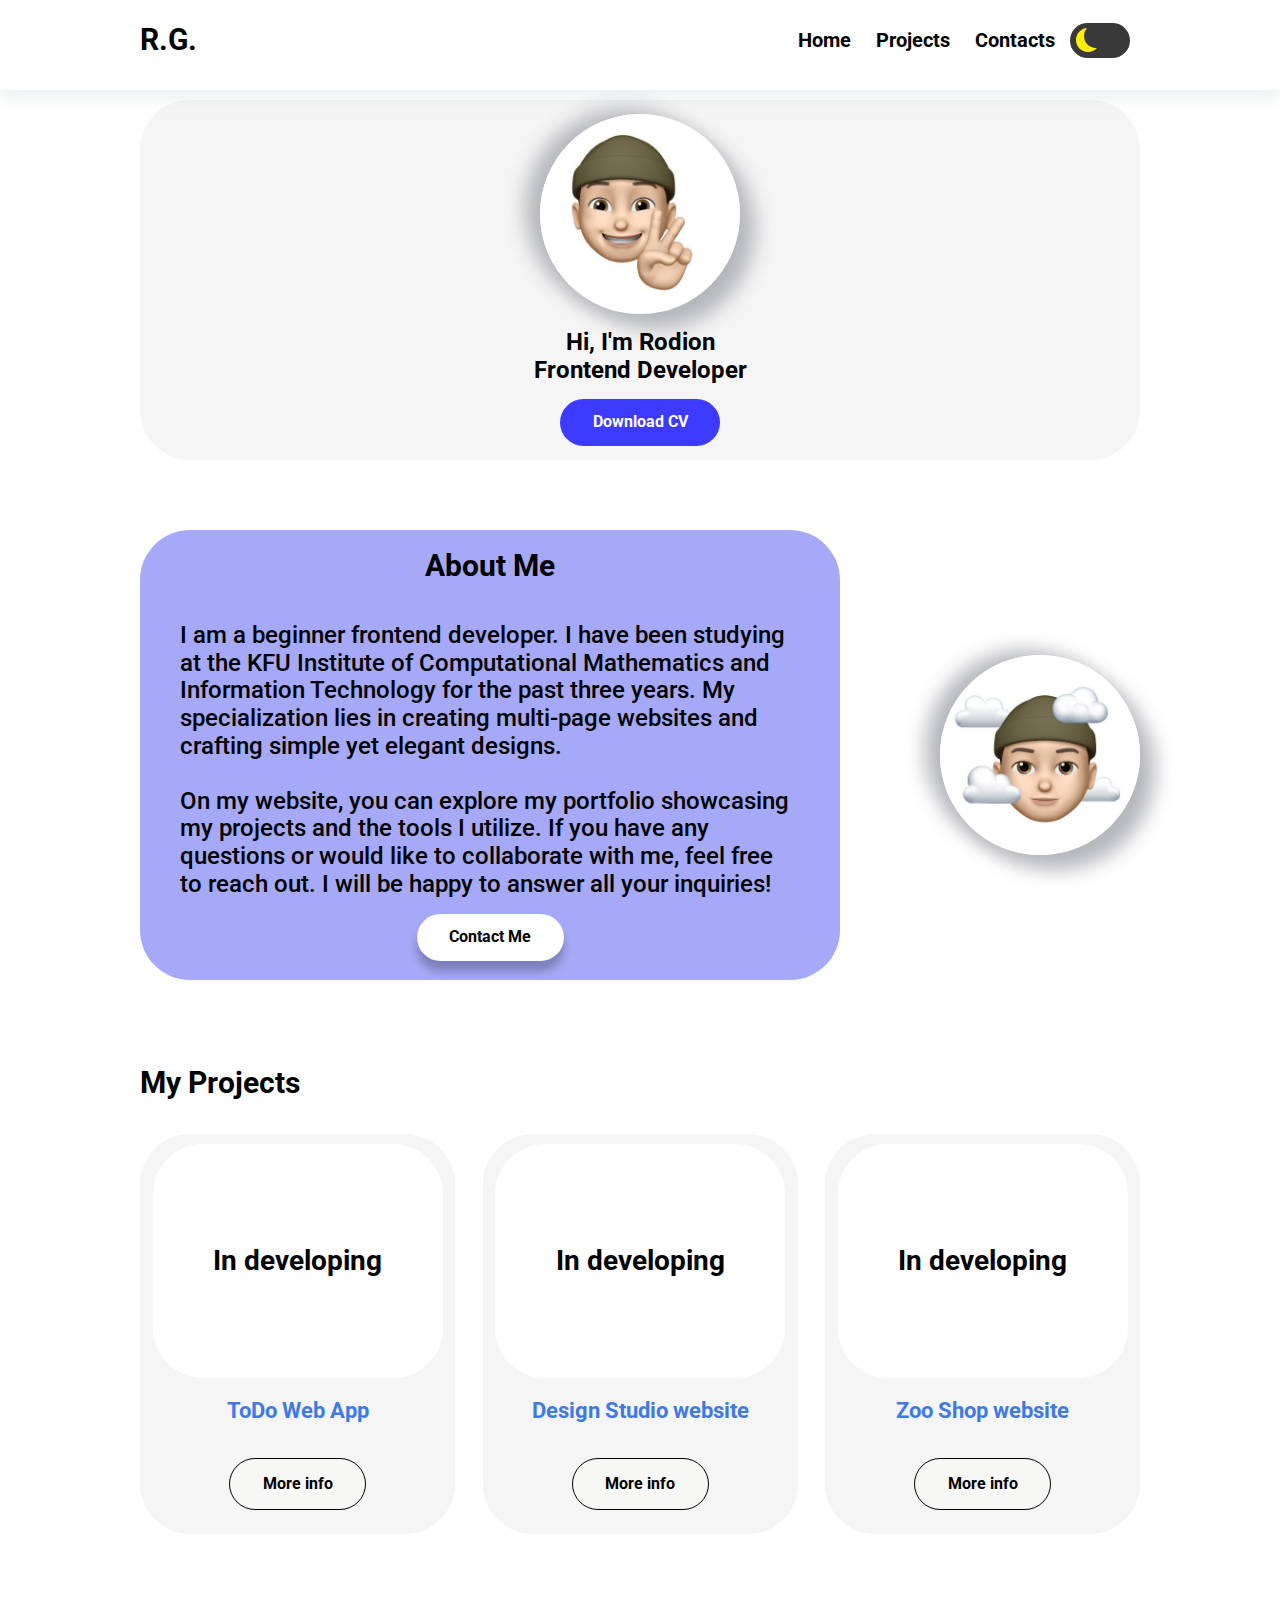
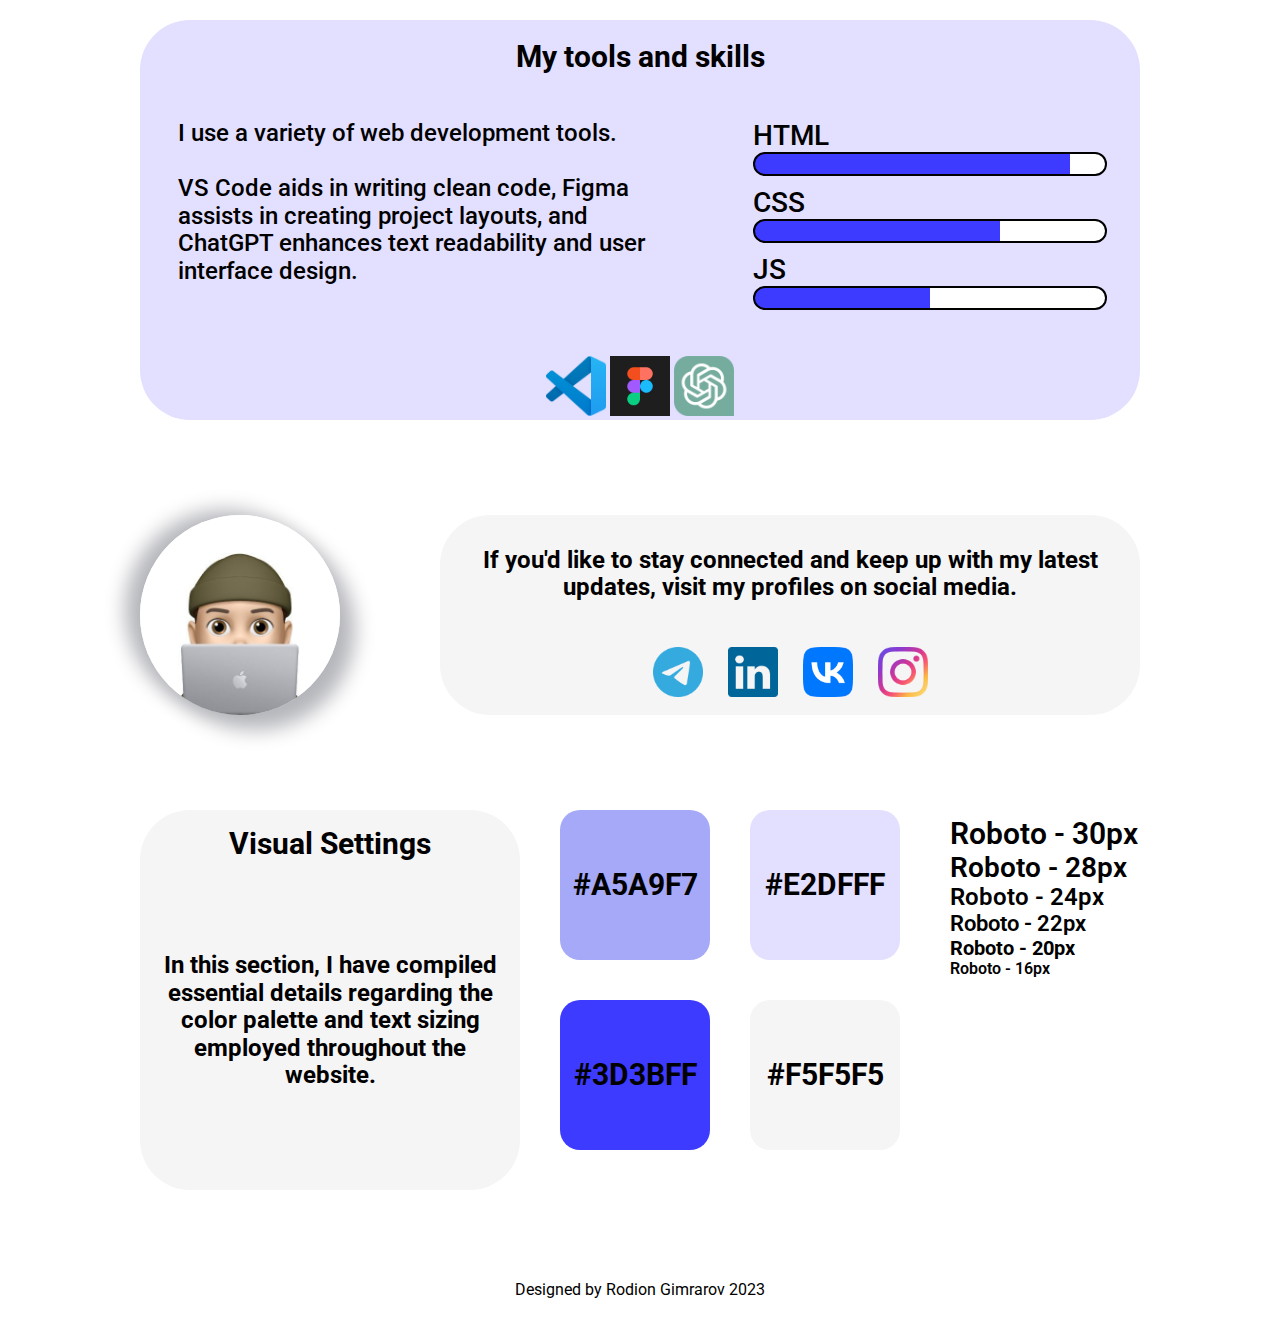
==== commit 958cf1b6: "Update index.html" ====
--- a/index.html
+++ b/index.html
@@ -1,4 +1,4 @@
-<!DOCTYPE html>
+ <!DOCTYPE html>
 <html lang="en">
 
 <head>
@@ -134,7 +134,7 @@
                 </section>
             </section>
 
-            <section class="progmrams_container">
+            <section class="programs_container">
                 <a href="https://code.visualstudio.com/"> <img src="img/VS_Code_icon.png" class="vs_code_icon" alt="VS Code Icon"> </a>
                 <a href="https://www.figma.com/downloads/"> <img src="img/Figma_icon.png" class="figma_icon" alt="Figma Icon"> </a>
                 <a href="https://openai.com/blog/chatgpt/"> <img src="img/ChatGPT_icon.png" class="chatgpt_icon" alt="ChatGPT Icon"> </a>
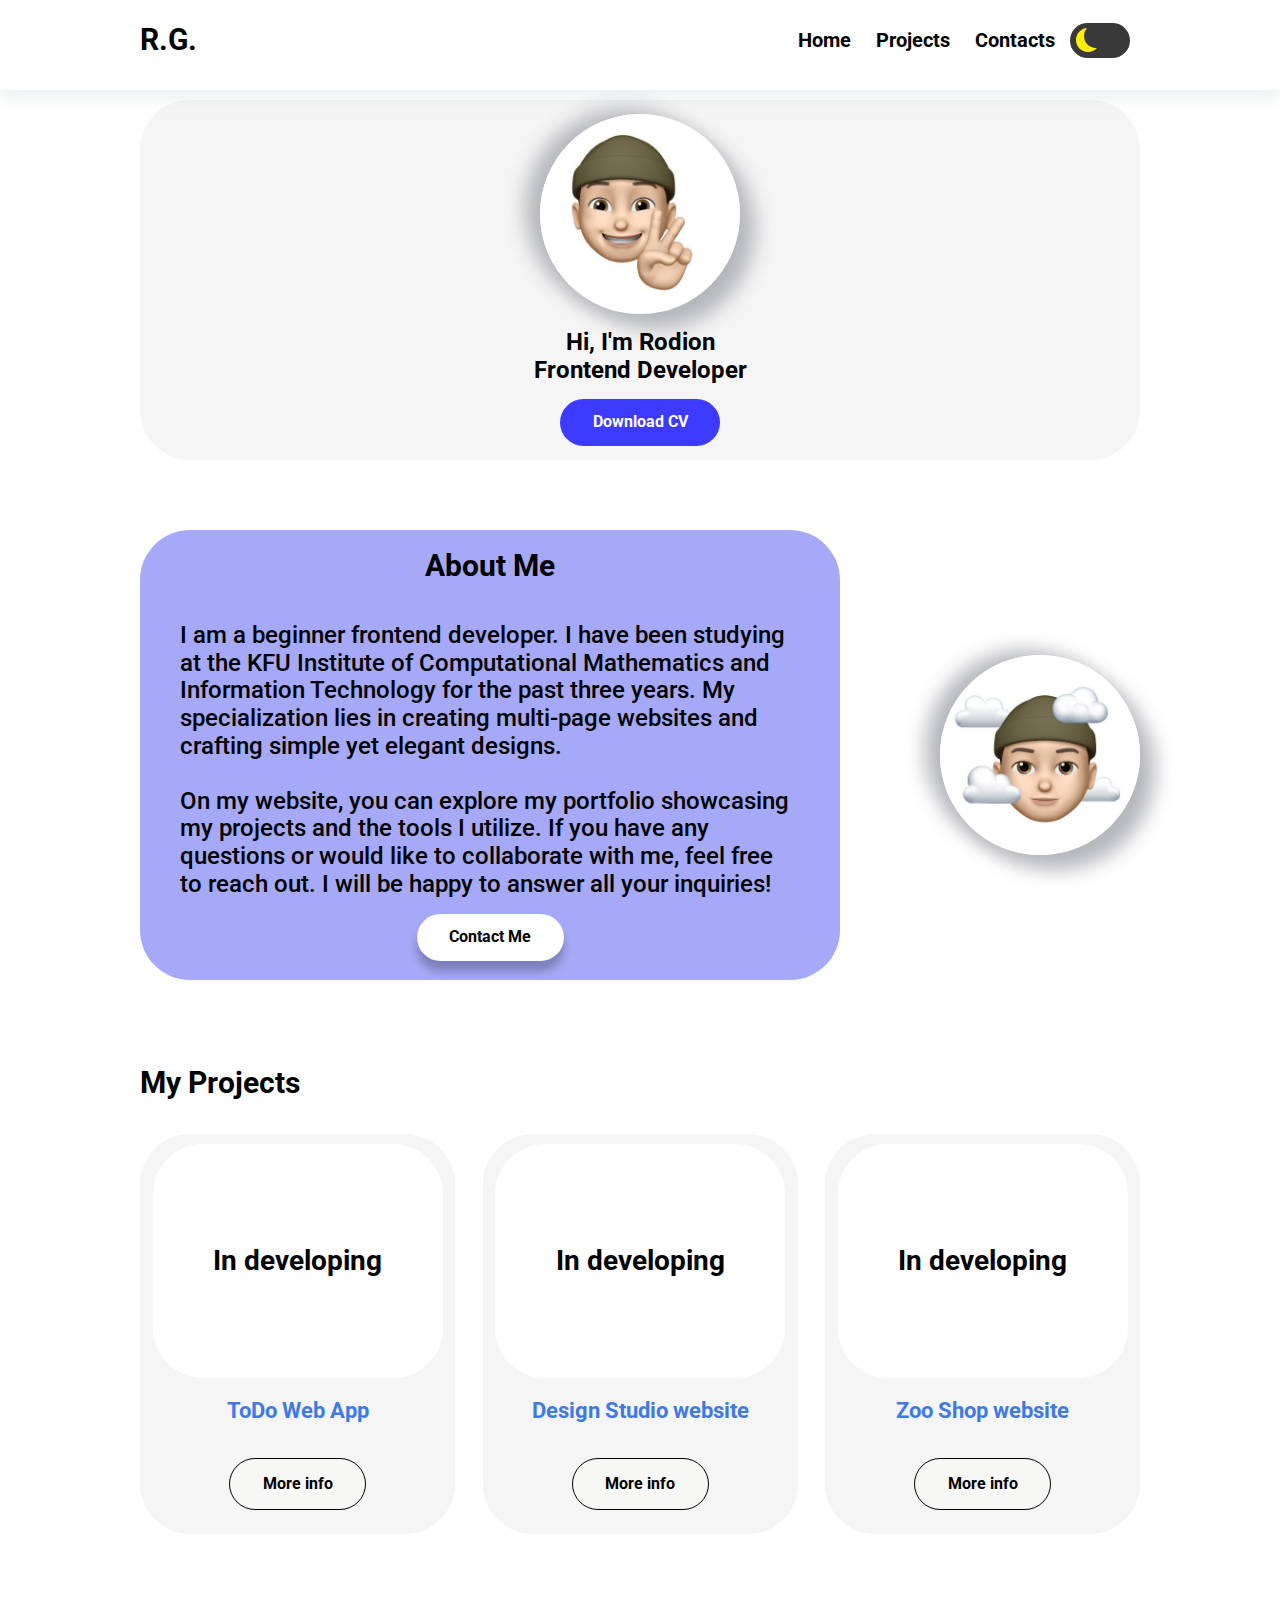
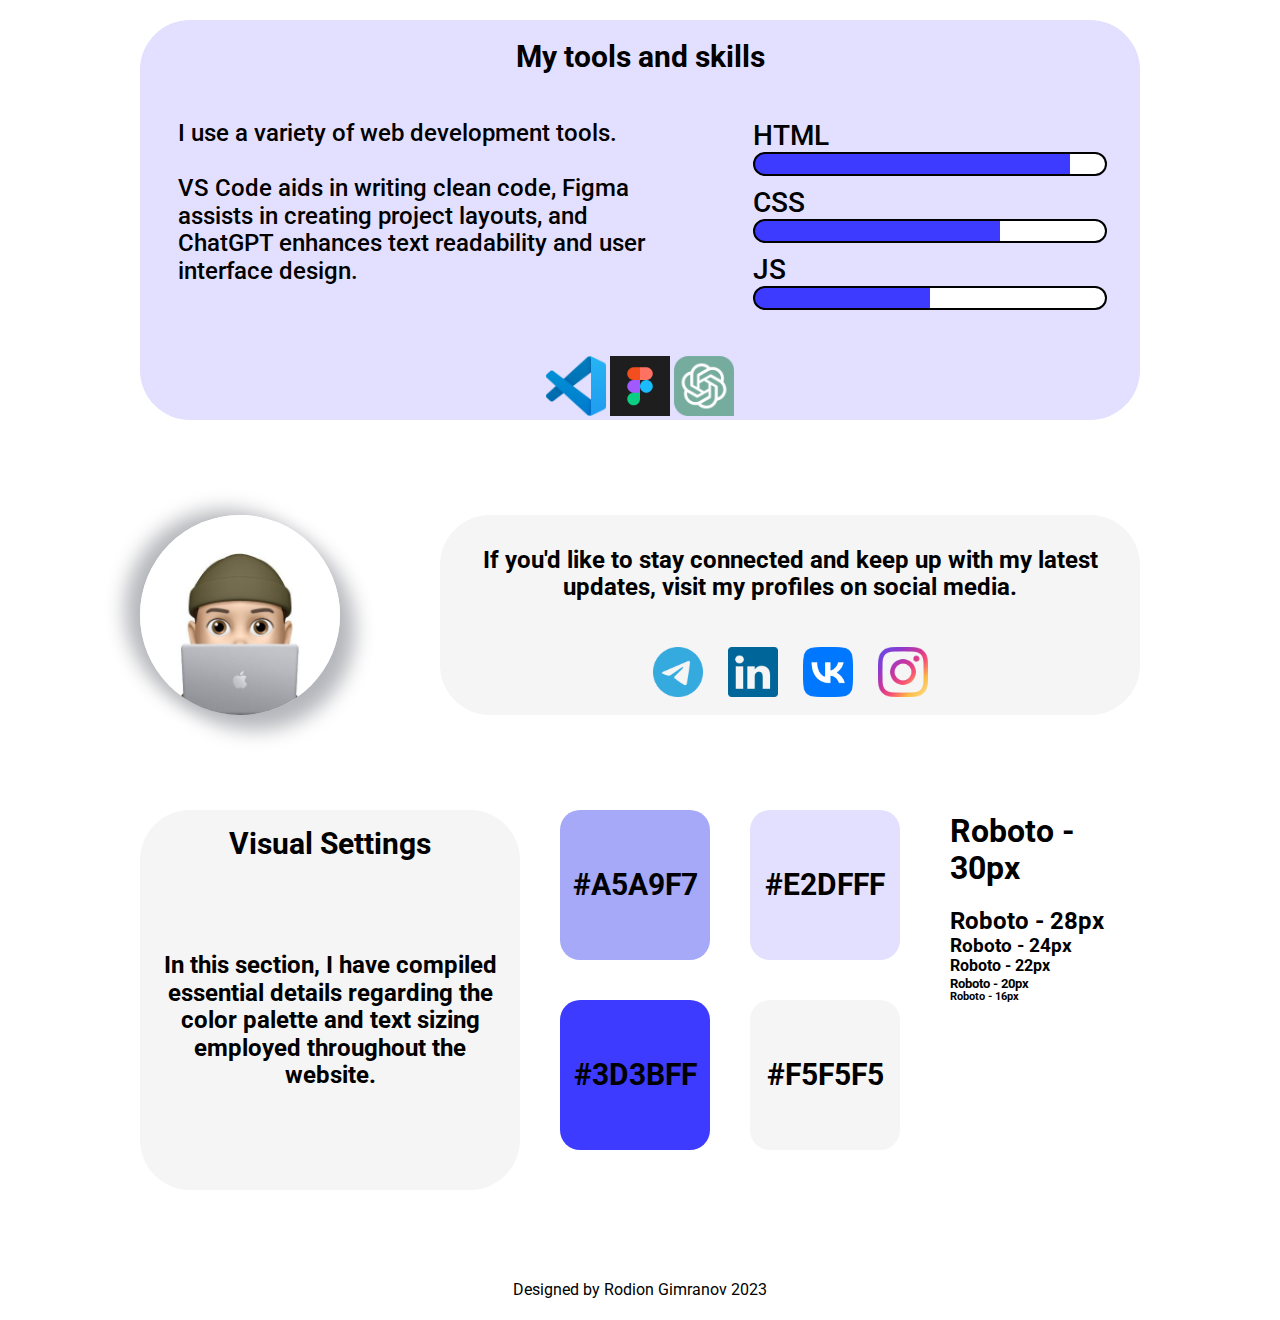
==== commit 4d67f9dc: "Update index.html" ====
--- a/index.html
+++ b/index.html
@@ -178,12 +178,12 @@
                     <section class="color_4"> #F5F5F5</section>
                 </section>
                 <section class="fonts_block">
-                    <h1 class="robotoo_30px">Roboto - 30px </h1>
-                    <h2 class="robotoo_28px">Roboto - 28px </h2>
-                    <h3 class="robotoo_24px">Roboto - 24px </h3>
-                    <h4 class="robotoo_22px">Roboto - 22px </h4>
-                    <h5 class="robotoo_20px">Roboto - 20px </h5>
-                    <h6 class="robotoo_16px">Roboto - 16px </h6>
+                    <h1 class="roboto_30px">Roboto - 30px </h1>
+                    <h2 class="roboto_28px">Roboto - 28px </h2>
+                    <h3 class="roboto_24px">Roboto - 24px </h3>
+                    <h4 class="roboto_22px">Roboto - 22px </h4>
+                    <h5 class="roboto_20px">Roboto - 20px </h5>
+                    <h6 class="roboto_16px">Roboto - 16px </h6>
                 </section>
             </section>
         </section>
@@ -191,7 +191,7 @@
 
     <!--Footer-->
     <footer class="footer">
-        <section class="footer_container"> Designed by Rodion Gimrarov 2023 </section>
+        <section class="footer_container"> Designed by Rodion Gimranov 2023 </section>
     </footer>
 
 </body>
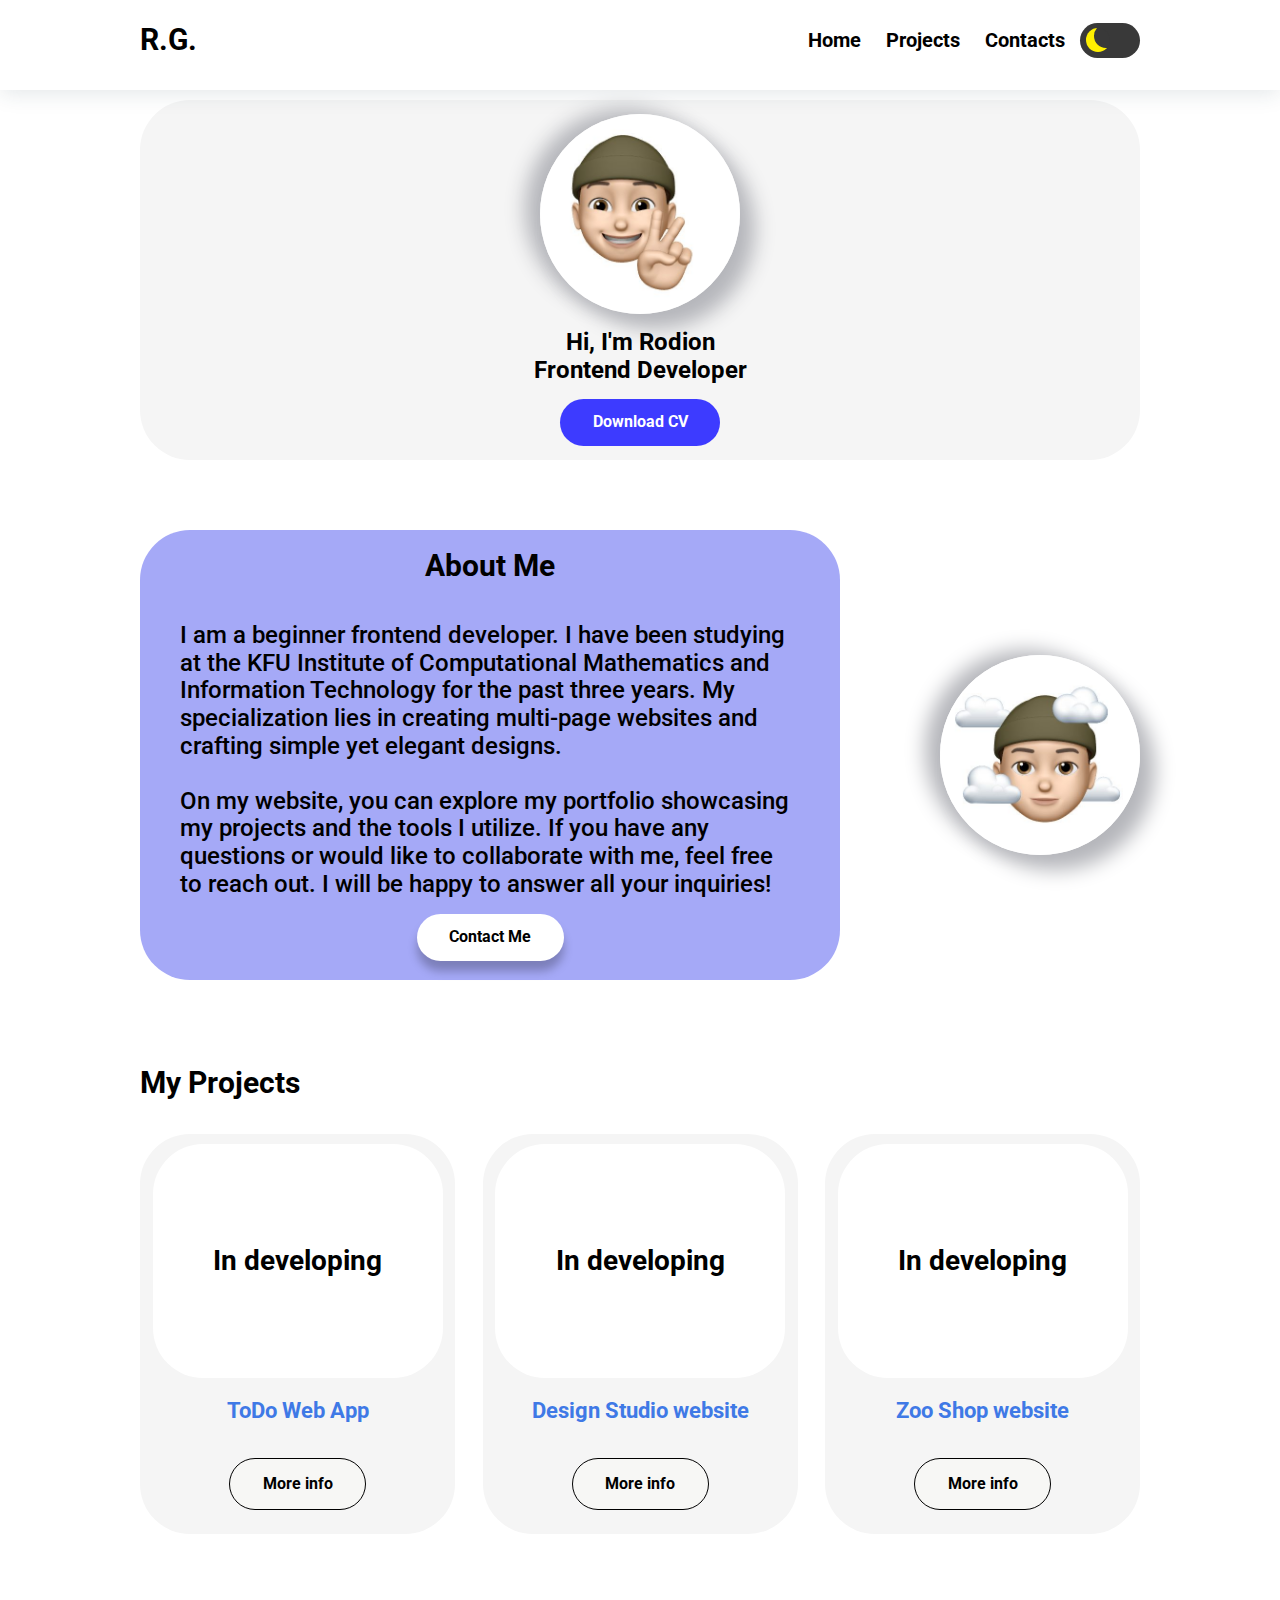
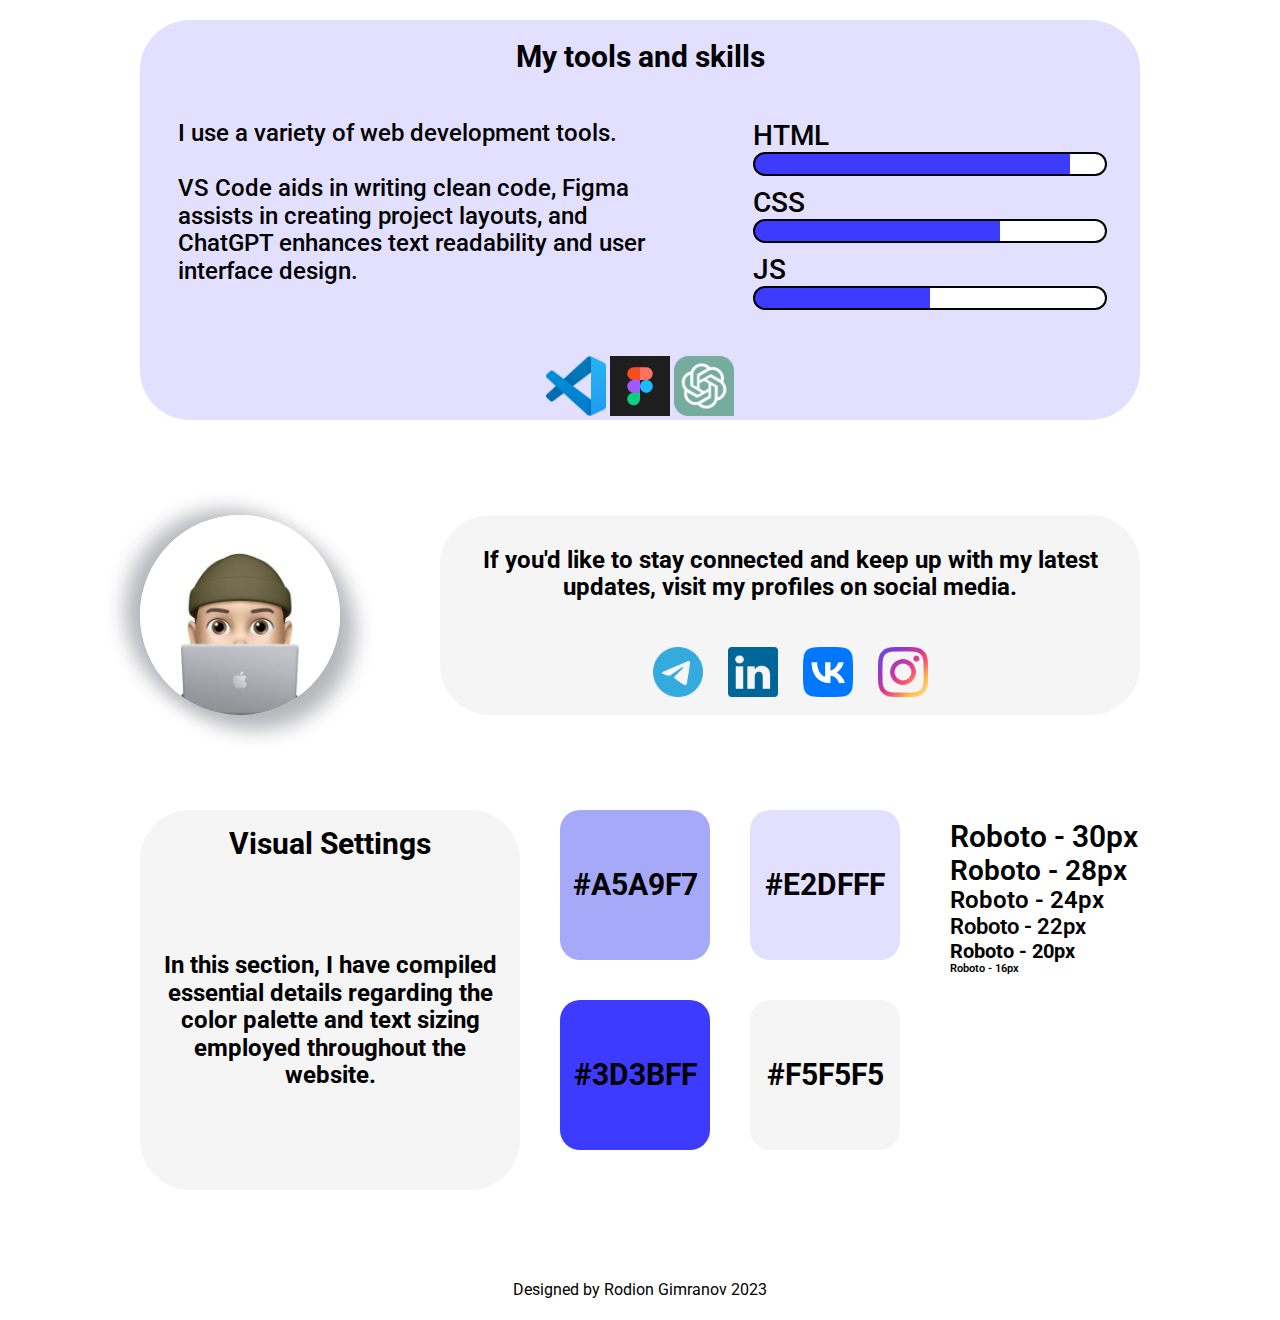
==== commit 41b36720: "Update index.html" ====
--- a/index.html
+++ b/index.html
@@ -29,7 +29,7 @@
             <a href="#my_project_page" class="project_btn"> Projects </a>
             <a href="#contact_me_page" class="contact_btn"> Contacts </a>
 
-            <section class="swith_container">
+            <section class="switсh_container">
                 <!--Theme Switcher-->
                 <label class="switch">
                     <input type="checkbox">
--- a/CSS/white_style.css
+++ b/CSS/white_style.css
@@ -117,7 +117,7 @@
     background-color: #F5F5F5;
 }
 
-.swith_container {
+.switch_container {
     width: 70px;
     height: 35px;
 
@@ -715,30 +715,30 @@
     justify-content: center;
 }
 
-.robotoo_30px, .robotoo_28px, .robotoo_24px, .robotoo_22px, .robotoo_16px {
+.roboto_30px, .roboto_28px, .roboto_24px, .roboto_22px, .roboto_16px {
     font-weight: 600;
     color: #000;
 }
 
-.robotoo_30px {
+.roboto_30px {
     font-size: 30px;
     margin-top: 0;
     margin-bottom: 0;
 }
 
-.robotoo_28px {
+.roboto_28px {
     font-size: 28px;
 }
 
-.robotoo_24px {
+.roboto_24px {
     font-size: 24px;
 }
 
-.robotoo_22px {
+.roboto_22px {
     font-size: 22px;
 }
 
-.robotoo_20px {
+.roboto_20px {
     font-size: 20px;
 }
 
@@ -767,4 +767,4 @@
     font-size: 16px;
     font-weight: 400;
     color: #000;
-}+}
--- a/CSS/black_style.css
+++ b/CSS/black_style.css
@@ -115,7 +115,7 @@
     background-color: #222222;
 }
 
-.swith_container {
+.switch_container {
     width: 70px;
     height: 35px;
 
@@ -133,7 +133,7 @@
     height: 35px;
 }
 
-.switch input {
+.switchinput {
     opacity: 0;
     width: 0;
     height: 0;
@@ -717,34 +717,34 @@
     justify-content: center;
 }
 
-.robotoo_30px, .robotoo_28px, .robotoo_24px, .robotoo_22px, .robotoo_20px, .robotoo_16px {
+.roboto_30px, .roboto_28px, .roboto_24px, .roboto_22px, .roboto_20px, .roboto_16px {
     font-weight: 600;
     color: #fff;
 }
 
-.robotoo_30px {
+.roboto_30px {
     font-size: 30px;
     margin-top: 0;
     margin-bottom: 0;
 }
 
-.robotoo_28px {
+.roboto_28px {
     font-size: 28px;
 }
 
-.robotoo_24px {
+.roboto_24px {
     font-size: 24px;
 }
 
-.robotoo_22px {
+.roboto_22px {
     font-size: 22px;
 }
 
-.robotoo_20px {
+.roboto_20px {
     font-size: 20px;
 }
 
-.robotoo_16px {
+.roboto_16px {
     font-size: 16px;
 }
 
@@ -770,4 +770,4 @@
     font-size: 16px;
     font-weight: 400;
     color: #fff;
-}+}
--- a/CSS/media_queries.css
+++ b/CSS/media_queries.css
@@ -27,7 +27,7 @@
         text-align: center;
     }
 
-    .swith_container {
+    .switch_container {
         width: 60px;
         height: 80px;
         padding-bottom: 10px;
@@ -222,7 +222,7 @@
         height: auto;
     }
 
-    .progmrams_container {
+    .programs_container {
         margin-bottom: 20px;
     }
 }
@@ -243,7 +243,7 @@
         height: 30;
     }
 
-    .progmrams_container {
+    .programs_container {
         width: auto;
         height: auto;
         gap: 30px;
@@ -519,4 +519,4 @@
         margin-top: 100px;
         margin-bottom: 70px;
     }
-}+}
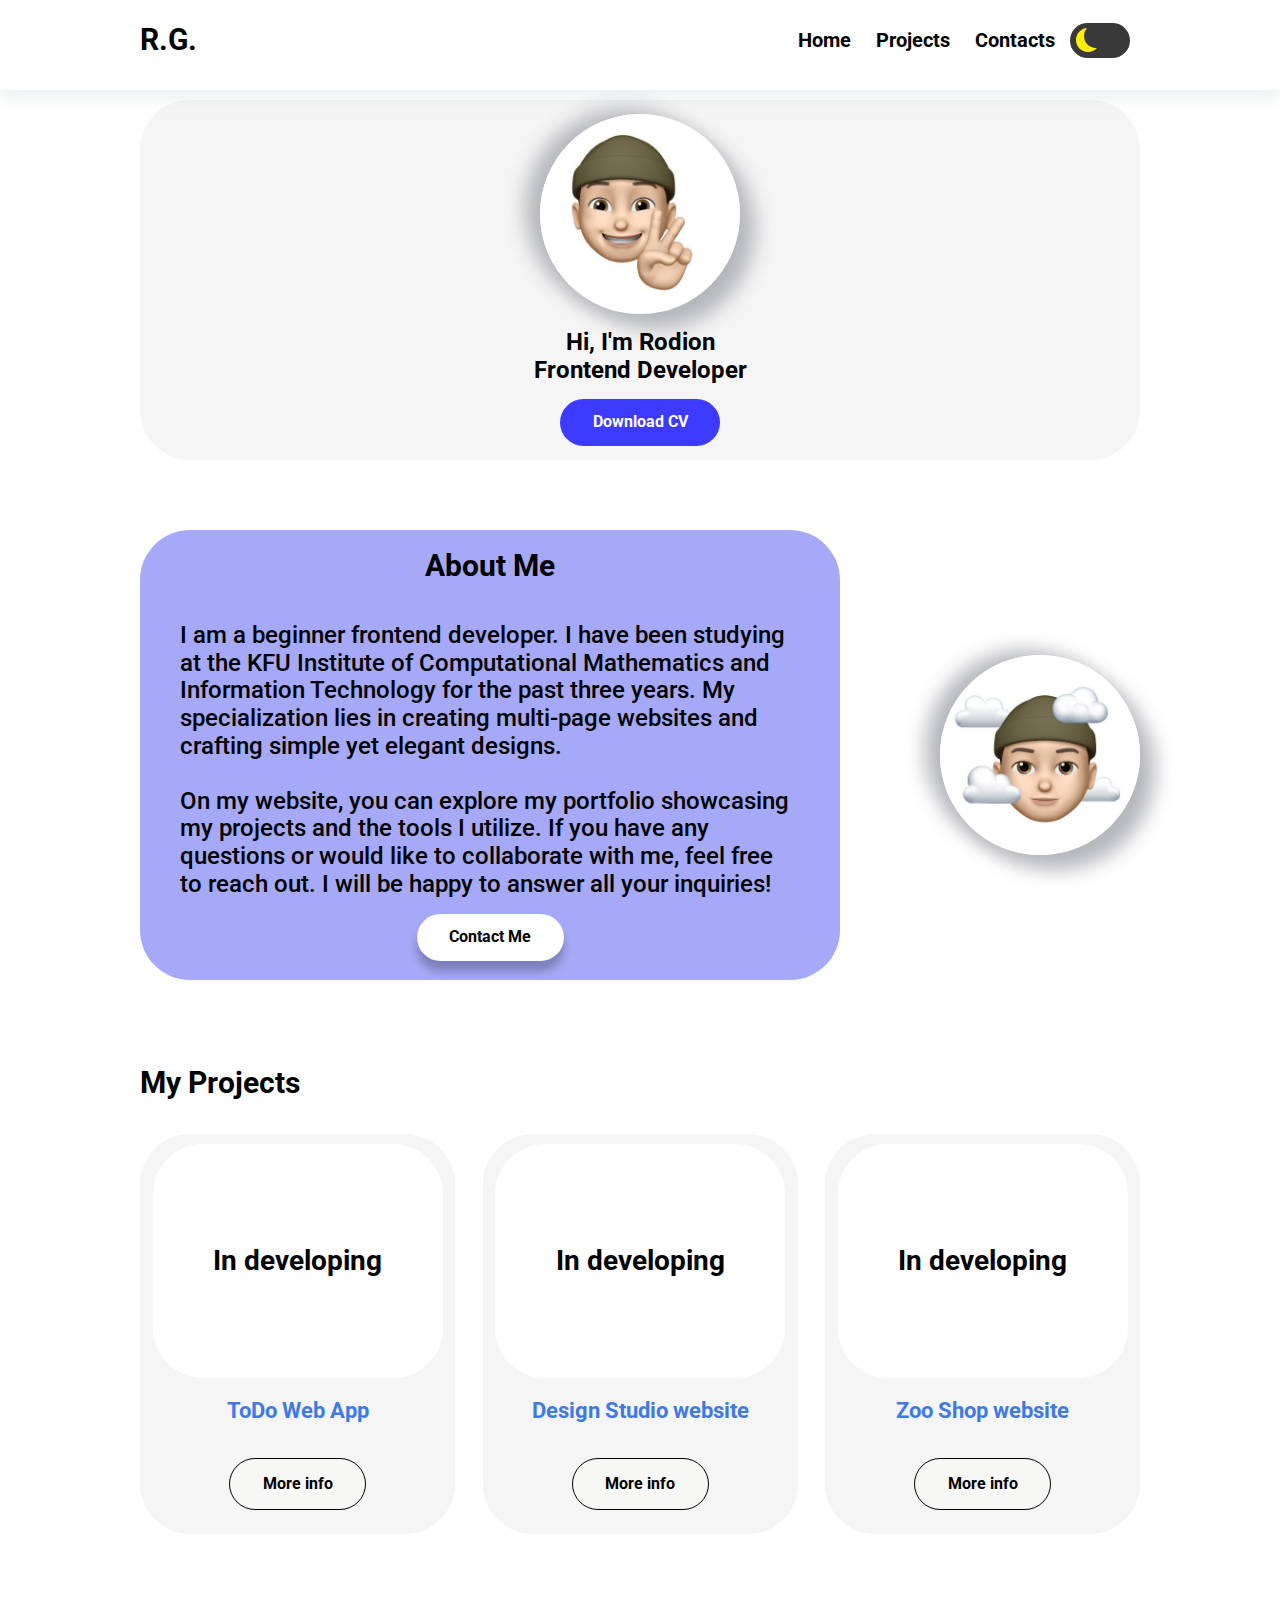
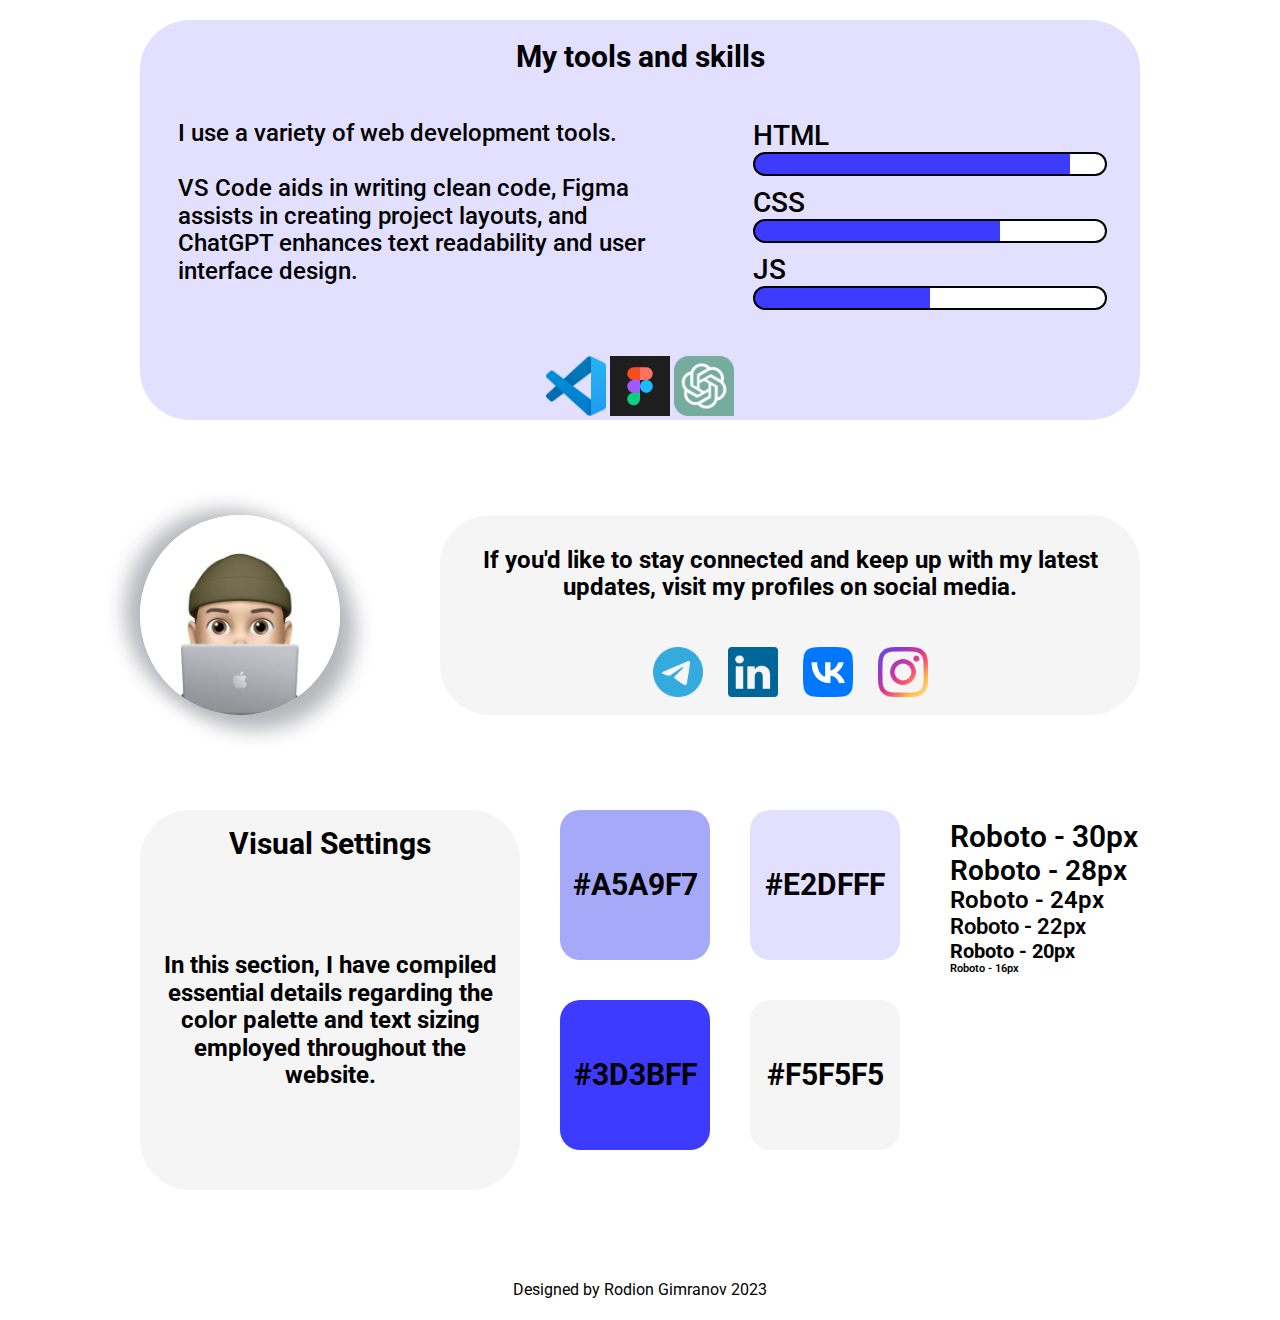
==== commit 896a6599: "Update index.html" ====
--- a/index.html
+++ b/index.html
@@ -1,4 +1,4 @@
- <!DOCTYPE html>
+<!DOCTYPE html>
 <html lang="en">
 
 <head>
@@ -13,39 +13,48 @@
     <meta name="viewport" content="width=device-width, initial-scale=1.0">
 </head>
 
+<!-- Google tag (gtag.js) -->
+<script async src="https://www.googletagmanager.com/gtag/js?id=G-9734ZYC0WE"></script>
+<script>
+  window.dataLayer = window.dataLayer || [];
+  function gtag(){dataLayer.push(arguments);}
+  gtag('js', new Date());
+
+  gtag('config', 'G-9734ZYC0WE');
+</script>
+
 <body>
     <script defer src="JavaScript/script.js"></script>
 
-<!--Header-->
-<header class="header open">
-    <section class="header_container">
-        <section class="logo">
-            <h2 class="R_text_logo"> R.</h2>
-            <h2 class="G_text_logo"> G.</h2>
-        </section>
-
-        <nav class="navigation_bar">
-            <a href="#" class="home_btn" data-lang="en"> Home </a>
-            <a href="#my_project_page" class="project_btn"> Projects </a>
-            <a href="#contact_me_page" class="contact_btn"> Contacts </a>
-
-            <section class="switсh_container">
-                <!--Theme Switcher-->
-                <label class="switch">
-                    <input type="checkbox">
-                    <span class="slider"></span>
-                </label>
-            </section>
-        </nav>
-        <!--Burger Menu-->
-        <button class="header_burger-btn" id="burger">
-            <span class=""></span>
-            <span class=""></span>
-            <span class=""></span>
-        </button>
-    </section>
-</header>
-
+    <!--Header-->
+    <header class="header open">
+        <section class="header_container">
+            <section class="logo">
+                <h2 class="R_text_logo"> R.</h2>
+                <h2 class="G_text_logo"> G.</h2>
+            </section>
+
+            <nav class="navigation_bar">
+                <a href="#" class="home_btn"> Home </a>
+                <a href="#my_project_page" class="project_btn"> Projects </a>
+                <a href="#contact_me_page" class="contact_btn"> Contacts </a>
+
+                <section class="switch_container">
+                    <!--Theme Switcher-->
+                    <label class="switch">
+                        <input type="checkbox">
+                        <span class="slider"></span>
+                    </label>
+                </section>
+            </nav>
+            <!--Burger Menu-->
+            <button class="header_burger-btn" id="burger">
+                <span></span>
+                <span></span>
+                <span></span>
+            </button>
+        </section>
+    </header>
 
     <!--Section "Home"-->
     <section class="home_page">
@@ -55,144 +64,143 @@
 
             <h3 class="greetings_text"> Hi, I'm Rodion <br> Frontend Developer </h3>
 
-            <a href="https://drive.google.com/file/d/1PtzAKzyZANAqyCXJtNsrPEZs-n58FHot/view?usp=sharing" class="download_CV_btn"> Download CV </a>
+            <a href="https://drive.google.com/file/d/1ohuaFruRR-8114ztUe2ReSrANQ9e82TQ/view?usp=sharing" class="download_CV_btn"> Download CV </a>
         </section>
     </section>
 
     <!--Section "About Me"-->
-    <section class="about_me_page">
-        <section class="about_me_container">
-
-            <article class="about_me_purple_block">
-                <h2 class="about_me_name_page"> About Me </h2>
-
-                <p class="text_about_me">I am a beginner frontend developer. I have been studying at the KFU Institute of Computational Mathematics and Information Technology for the past three years. My specialization lies in creating multi-page websites and crafting simple yet elegant designs. <br>
+    <section class="about_me_page _anim-items fade-in">
+        <section class="about_me_container _anim-items fade-in">
+
+            <article class="about_me_purple_block _anim-items fade-in">
+                <h2 class="about_me_name_page _anim-items fade-in"> About Me </h2>
+
+                <p class="text_about_me _anim-items fade-in"> I am a beginner frontend developer. I have been studying at the KFU Institute of Computational Mathematics and Information Technology for the past three years. My specialization lies in creating multi-page websites and crafting simple yet elegant designs. <br>
                 <br>
                 On my website, you can explore my portfolio showcasing my projects and the tools I utilize. If you have any questions or would like to collaborate with me, feel free to reach out. I will be happy to answer all your inquiries! </p>
 
-                <a href="#contact_me_page" class="contact_me_btn"> Contact Me </a>
+                <a href="#contact_me_page" class="contact_me_btn _anim-items fade-in"> Contact Me </a>
             </article>
 
-            <img class="avatar2_img" src="img/Avatar_2.jpg" alt="Avatar photo 2">
+            <img class="avatar2_img _anim-items fade-in" src="img/Avatar_2.jpg" alt="Avatar photo 2">
         </section>
     </section>
 
     <!--Section "My Project"-->
-    <section class="my_project_page" id="my_project_page">
-        <section class="my_project_container">
-
-            <h2 class="my_project_name_page"> My Projects </h2>
-
-                <section class="block_project_container">
-                    <section class="project_block_1">
-                        <section class="background_project1"> In developing </section>
-                        <h3 class="name_of_project1"> ToDo Web App </h3>
-                        <a href="https://github.com/RodionGimranov" class="more_info_btn1"> More info</a>
-                    </section>
-
-                    <section class="project_block_2">
-                        <section class="background_project2"> In developing </section>
-                        <h3 class="name_of_project2"> Design Studio website </h3>
-                        <a href="https://github.com/RodionGimranov" class="more_info_btn2"> More info</a>
-                    </section>
-
-                    <section class="project_block_3">
-                        <section class="background_project3"> In developing </section>
-                        <h3 class="name_of_project3"> Zoo Shop website </h3>
-                        <a href="https://github.com/RodionGimranov" class="more_info_btn3"> More info</a>
+    <section class="my_project_page fade-in" id="my_project_page">
+        <section class="my_project_container fade-in">
+
+            <h2 class="my_project_name_page fade-in"> My Projects </h2>
+
+                <section class="block_project_container fade-in">
+                    <section class="project_block_1 fade-in">
+                        <section class="background_project1 fade-in"> In developing </section>
+                        <h3 class="name_of_project1 fade-in"> ToDo Web App </h3>
+                        <a href="https://github.com/RodionGimranov" class="more_info_btn1 fade-in"> More info</a>
+                    </section>
+
+                    <section class="project_block_2 fade-in">
+                        <section class="background_project2 fade-in"> In developing </section>
+                        <h3 class="name_of_project2 fade-in"> Design Studio website </h3>
+                        <a href="https://github.com/RodionGimranov" class="more_info_btn2 fade-in" > More info</a>
+                    </section>
+
+                    <section class="project_block_3 fade-in">
+                        <section class="background_project3 fade-in"> In developing </section>
+                        <h3 class="name_of_project3 fade-in"> Zoo Shop website </h3>
+                        <a href="https://github.com/RodionGimranov" class="more_info_btn3 fade-in"> More info</a>
                     </section>
             </section>
         </section>
     </section>
 
     <!--Section "My tools and skills"-->
-    <section class="my_tools_and_skills_page">
-
-        <section class="my_tools_and_skills_container">
-
-            <h2 class="my_tools_and_skills_name_page"> My tools and skills </h2>
-
-            <section class="my_tools_and_skills_block_container">
-                <p class="text_my_tools_and_skills"> I use a variety of web development tools.<br><br>VS Code aids in writing clean code, Figma assists in creating project layouts, and ChatGPT enhances text readability and user interface design.</p>
-
-                <section class="charts_container">
-
-                    <section class="html_chart">
-                        <h3 class="name_chart_html"> HTML </h3>
-                        <section class="line_chart_html"> </section>
-                    </section>
-
-                    <section class="css_chart">
-                        <h3 class="name_chart_css"> CSS </h3>
-                        <section class="line_chart_css"> </section>
-                    </section>
-
-                    <section class="js_chart">
-                        <h3 class="name_chart_js"> JS </h3>
-                        <section class="line_chart_js"> </section>
-                    </section>
-                </section>
-            </section>
-
-            <section class="programs_container">
-                <a href="https://code.visualstudio.com/"> <img src="img/VS_Code_icon.png" class="vs_code_icon" alt="VS Code Icon"> </a>
-                <a href="https://www.figma.com/downloads/"> <img src="img/Figma_icon.png" class="figma_icon" alt="Figma Icon"> </a>
-                <a href="https://openai.com/blog/chatgpt/"> <img src="img/ChatGPT_icon.png" class="chatgpt_icon" alt="ChatGPT Icon"> </a>
+    <section class="my_tools_and_skills_page fade-in">
+
+        <section class="my_tools_and_skills_container fade-in">
+
+            <h2 class="my_tools_and_skills_name_page fade-in"> My tools and skills </h2>
+
+            <section class="my_tools_and_skills_block_container fade-in">
+                <p class="text_my_tools_and_skills fade-in"> I use a variety of web development tools.<br><br>VS Code aids in writing clean code, Figma assists in creating project layouts, and ChatGPT enhances text readability and user interface design.</p>
+
+                <section class="charts_container fade-in">
+
+                    <section class="html_chart fade-in">
+                        <h3 class="name_chart_html fade-in"> HTML </h3>
+                        <section class="line_chart_html fade-in"> </section>
+                    </section>
+
+                    <section class="css_chart fade-in">
+                        <h3 class="name_chart_css fade-in"> CSS </h3>
+                        <section class="line_chart_css fade-in"> </section>
+                    </section>
+
+                    <section class="js_chart fade-in">
+                        <h3 class="name_chart_js fade-in"> JS </h3>
+                        <section class="line_chart_js fade-in"> </section>
+                    </section>
+                </section>
+            </section>
+
+            <section class="programs_container fade-in">
+                <a href="https://code.visualstudio.com/"> <img src="img/VS_Code_icon.png" class="vs_code_icon fade-in" alt="VS Code Icon"> </a>
+                <a href="https://www.figma.com/downloads/"> <img src="img/Figma_icon.png" class="figma_icon fade-in" alt="Figma Icon"> </a>
+                <a href="https://openai.com/blog/chatgpt/"> <img src="img/ChatGPT_icon.png"  class="chatgpt_icon fade-in" alt="ChatGPT Icon"> </a>
             </section>
         </section>
     </section>
 
     <!--Section "Contact Me"-->
-    <section class="contact_me_page" id="contact_me_page">
-
-        <section class="contact_me_container">
-
-            <img src="img/Avatar_3.jpg" class="avatar3_img" alt="Avatar photo 3">
-
-            <section class="contact_me_gray_block1">
-
-                <h1 class="text_contact_me">If you'd like to stay connected and keep up with my latest updates, visit my profiles on social media.</h1>
-
-                <section class="social_media_container">
-                    <a href="https://t.me/RodionGimranov"> <img src="img/Telegram_icon.png" class="telegram_icon" alt="Telegram Icon"> </a>
-                    <a href="https://www.linkedin.com/in/rodiongimranov/"> <img src="img/LinkedIn_icon.png" class="linkedin_icon" alt="LinkedIn Icon"> </a>
-                    <a href="https://vk.com/gimranovrodion"> <img src="img/VK_icon.png" class="vk_icon" alt="VK_Icon"> </a>
-                    <a href="https://www.instagram.com/esta_laowai/?igshid=MjEwN2IyYWYwYw=="> <img src="img/Instagram_icon.png" class="instagram_icon" alt="Instagram_Icon"> </a>
+    <section class="contact_me_page fade-in" id="contact_me_page">
+
+        <section class="contact_me_container fade-in">
+
+            <img src="img/Avatar_3.jpg" class="avatar3_img fade-in" alt="Avatar photo 3">
+
+            <section class="contact_me_gray_block1 fade-in">
+
+                <h1 class="text_contact_me fade-in">If you'd like to stay connected and keep up with my latest updates, visit my profiles on social media.</h1>
+
+                <section class="social_media_container fade-in">
+                    <a href="https://t.me/RodionGimranov"> <img src="img/Telegram_icon.png" class="telegram_icon fade-in" alt="Telegram Icon"> </a>
+                    <a href="https://www.linkedin.com/in/rodiongimranov/"> <img src="img/LinkedIn_icon.png" class="linkedin_icon fade-in" alt="LinkedIn Icon"> </a>
+                    <a href="https://vk.com/gimranovrodion"> <img src="img/VK_icon.png" class="vk_icon fade-in" alt="VK_Icon"> </a>
+                    <a href="https://www.instagram.com/esta_laowai/?igshid=MjEwN2IyYWYwYw=="> <img src="img/Instagram_icon.png" class="instagram_icon fade-in" alt="Instagram_Icon"> </a>
                 </section>
             </section>
         </section>
     </section>
 
     <!--Section "Visual Settings"-->
-    <section class="fo_fun_page">
-        <section class="fo_fun_container">
-            <section class="fo_fun_gray_block1">
-                <h1 class="fo_fun_name_page"> Visual Settings </h1>
-                <p class="text_fo_fun"> In this section, I have compiled essential details regarding the color palette and text sizing employed throughout the website.</p>
-            </section>
-            <section class="fonts_color_container">
-                <section class="color_block">
-                    <section class="color_1"> #A5A9F7</section>
-                    <section class="color_2"> #E2DFFF</section>
-                    <section class="color_3"> #3D3BFF</section>
-                    <section class="color_4"> #F5F5F5</section>
-                </section>
-                <section class="fonts_block">
-                    <h1 class="roboto_30px">Roboto - 30px </h1>
-                    <h2 class="roboto_28px">Roboto - 28px </h2>
-                    <h3 class="roboto_24px">Roboto - 24px </h3>
-                    <h4 class="roboto_22px">Roboto - 22px </h4>
-                    <h5 class="roboto_20px">Roboto - 20px </h5>
-                    <h6 class="roboto_16px">Roboto - 16px </h6>
+    <section class="fo_fun_page fade-in">
+        <section class="fo_fun_container fade-in">
+            <section class="fo_fun_gray_block1 fade-in">
+                <h1 class="fo_fun_name_page fade-in"> Visual Settings </h1>
+                <p class="text_fo_fun fade-in"> In this section, I have compiled essential details regarding the color palette and text sizing employed throughout the website.</p>
+            </section>
+            <section class="fonts_color_container fade-in">
+                <section class="color_block fade-in">
+                    <section class="color_1 fade-in"> #A5A9F7</section>
+                    <section class="color_2 fade-in"> #E2DFFF</section>
+                    <section class="color_3 fade-in"> #3D3BFF</section>
+                    <section class="color_4 fade-in"> #F5F5F5</section>
+                </section>
+                <section class="fonts_block fade-in">
+                    <h1 class="roboto_30px fade-in">Roboto - 30px </h1>
+                    <h2 class="roboto_28px fade-in">Roboto - 28px </h2>
+                    <h3 class="roboto_24px fade-in">Roboto - 24px </h3>
+                    <h4 class="roboto_22px fade-in">Roboto - 22px </h4>
+                    <h5 class="roboto_20px fade-in">Roboto - 20px </h5>
+                    <h6 class="roboto_16px fade-in">Roboto - 16px </h6>
                 </section>
             </section>
         </section>
     </section>
 
     <!--Footer-->
-    <footer class="footer">
-        <section class="footer_container"> Designed by Rodion Gimranov 2023 </section>
+    <footer class="footer fade-in">
+        <section class="footer_container fade-in"> Designed by Rodion Gimranov 2023 </section>
     </footer>
-
 </body>
 </html>
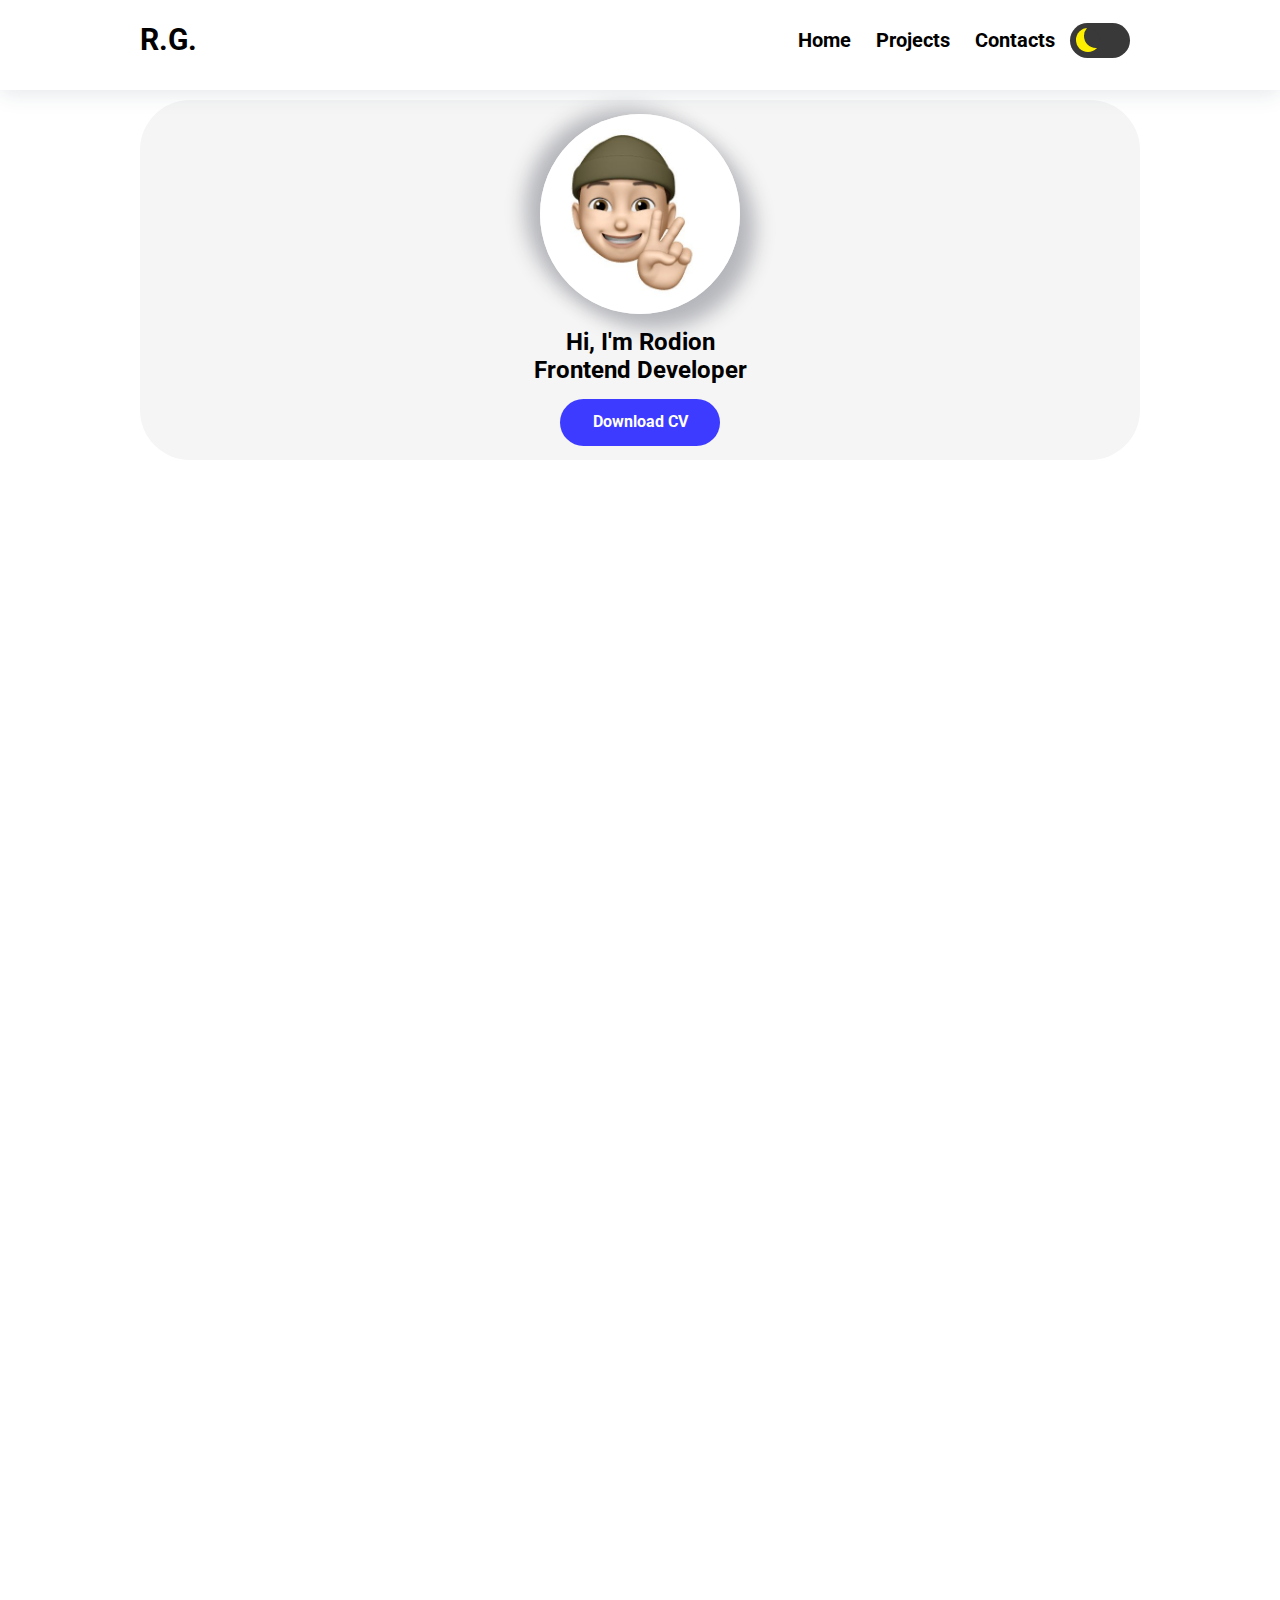
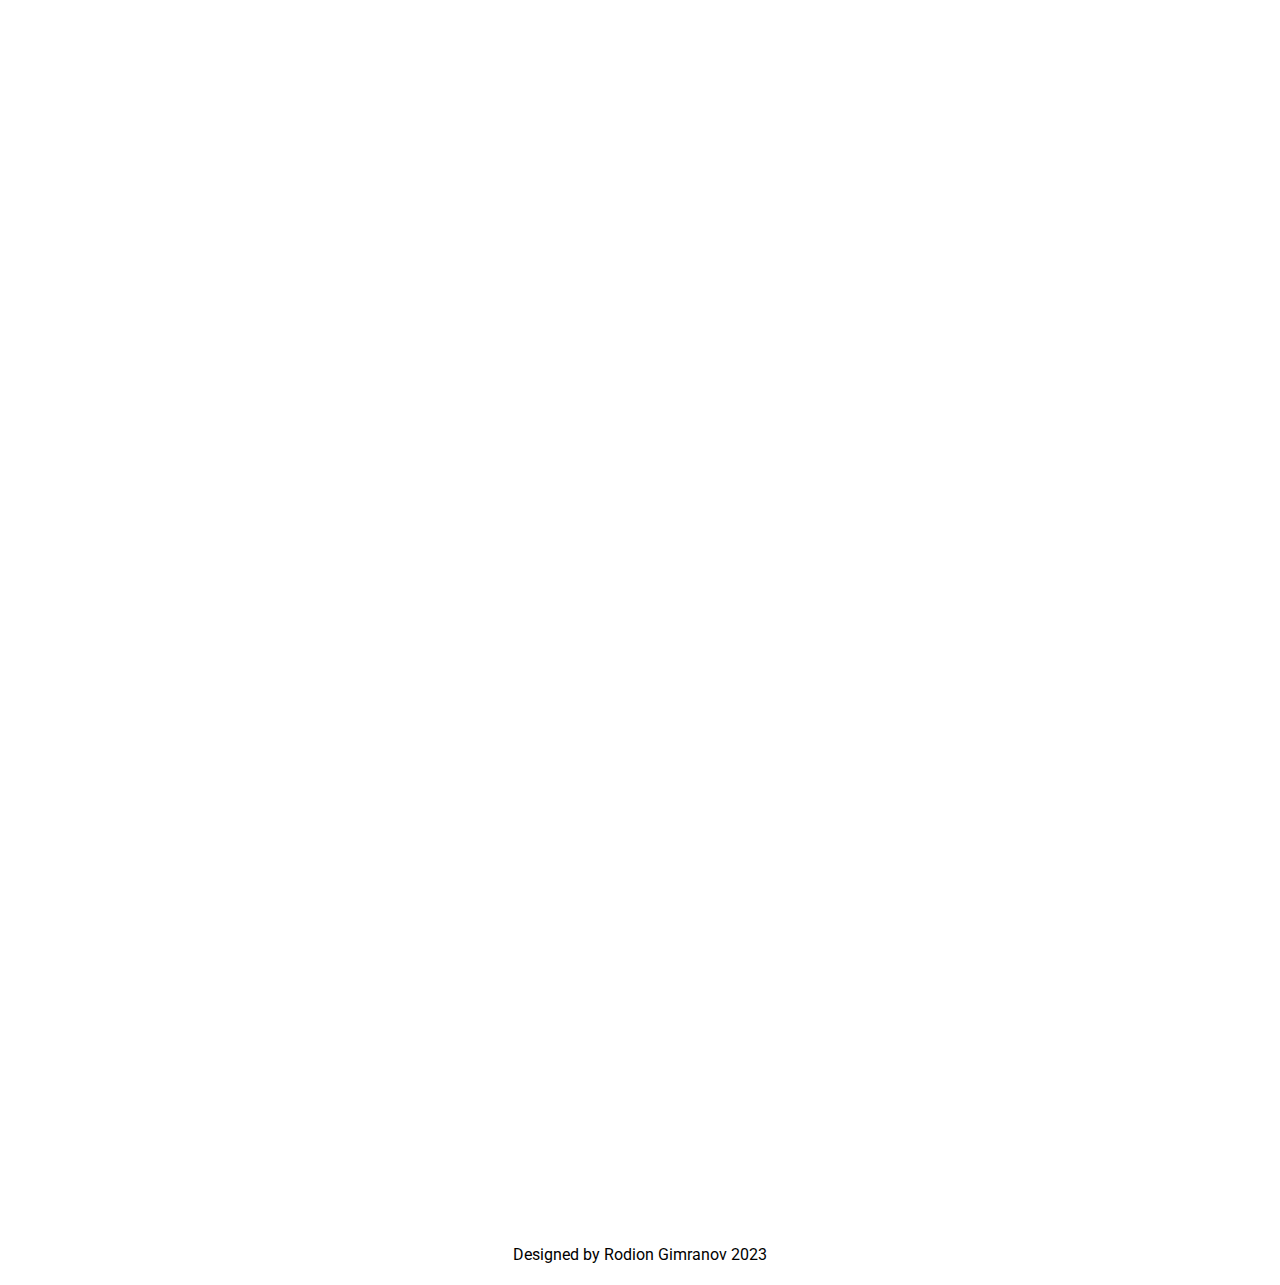
==== commit 9dbaf30f: "Update index.html" ====
--- a/index.html
+++ b/index.html
@@ -199,8 +199,8 @@
     </section>
 
     <!--Footer-->
-    <footer class="footer fade-in">
-        <section class="footer_container fade-in"> Designed by Rodion Gimranov 2023 </section>
+    <footer class="footer">
+        <section class="footer_container"> Designed by Rodion Gimranov 2023 </section>
     </footer>
 </body>
 </html>
--- a/CSS/white_style.css
+++ b/CSS/white_style.css
@@ -17,6 +17,18 @@
     min-width: 320px;
     padding: 0% 5% 0% 5%;
     font-family: 'Roboto', sans-serif;
+}
+
+/*Styles for animation*/
+.fade-in {
+    opacity: 0;
+    transform: translateY(5px);
+    transition: opacity 0.5s ease, transform 0.5s ease;
+}
+
+.fade-in.visible {
+    opacity: 1;
+    transform: translateY(0);
 }
 
 /*Header*/
@@ -112,9 +124,12 @@
     font-weight: 700;
 }
 
+.home_btn:hover, .project_btn:hover, .contact_btn:hover {
+    background-color: #F5F5F5;
+}
+
 a:hover {
     text-decoration: none;
-    background-color: #F5F5F5;
 }
 
 .switch_container {
@@ -308,11 +323,18 @@
     color: #000;
 }
 
+/*TEST OF ANIMATION ELEMENT*/
 .avatar2_img {
     width: 200px;
     height: 200px;
     border-radius: 100px;
     box-shadow: 15px 15px 20px 0px #B5B6BB, -15px -5px 20px 0px #B5B6BB;
+    animation: avatar_anim-2 10s linear infinite;
+}
+
+@keyframes avatar_anim-2 {
+    0% {transform: rotate(0deg);}
+    100% {transform: rotate(360deg);}
 }
 
 /*Section "My Project"*/
@@ -502,7 +524,7 @@
     background: linear-gradient(to right, #3D3BFF 50%, white 50%);
 }
 
-.progmrams_container {
+.programs_container {
     width: 250px;
     height: 61px;
     margin-bottom: 20px;
@@ -520,7 +542,9 @@
 
 .vs_code_icon:hover, .figma_icon:hover, .chatgpt_icon:hover {
     transform: scale(0.8);
-}
+
+}
+
 
 /*Section "Contact Me"*/
 .contact_me_page {
@@ -549,6 +573,13 @@
     height: 200px;
     border-radius: 100px;
     box-shadow: 15px 15px 20px 0px #B5B6BB, -15px -5px 20px 0px #B5B6BB;
+
+    animation: avatar_anim-3 10s linear infinite;
+}
+
+@keyframes avatar_anim-3{
+    0% {transform: rotate(0deg);}
+    100% {transform: rotate(360deg);}
 }
 
 .contact_me_gray_block1 {
@@ -593,8 +624,8 @@
 /*Section "Visual Settings"*/
 .fo_fun_page {
     width: 100%;
-    height: 380px;
-    margin-bottom: 50px;
+    height: 345px;
+    margin-bottom: 25px;
 
     display: flex;
     flex-direction: row;
@@ -604,7 +635,7 @@
 
 .fo_fun_container {
     width: 1000px;
-    height: 380px;
+    height: 345px;
 
     display: flex;
     flex-direction: row;
@@ -614,7 +645,7 @@
 
 .fo_fun_gray_block1 {
     width: 380px;
-    height: 380px;
+    height: 345px;
     background-color: #F5F5F5;
     border-radius: 50px;
 
@@ -642,7 +673,7 @@
 
 .fonts_color_container {
     width: 580px;
-    height: 380px;
+    height: 345px;
 
     display: flex;
     justify-content: space-between;
@@ -742,7 +773,7 @@
     font-size: 20px;
 }
 
-.robotoo_16px {
+.roboto_16px {
     font-size: 16px;
 }
 
--- a/CSS/black_style.css
+++ b/CSS/black_style.css
@@ -7,15 +7,29 @@
     padding: 0;
     bottom: 0;
 }
+
 html {
     scroll-behavior: smooth;
 }
 
 body {
     height: 100%;
+    min-width: 320px;
     padding: 0% 5% 0% 5%;
     background-color: #141414;
     font-family: 'Roboto', sans-serif;
+}
+
+/*Styles for animation*/
+.fade-in {
+    opacity: 0;
+    transform: translateY(5px);
+    transition: opacity 0.5s ease, transform 0.5s ease;
+}
+
+.fade-in.visible {
+    opacity: 1;
+    transform: translateY(0);
 }
 
 /*Header*/
@@ -110,9 +124,12 @@
     font-weight: 700;
 }
 
+.home_btn:hover, .project_btn:hover, .contact_btn:hover {
+    background-color: #222222;
+}
+
 a:hover {
     text-decoration: none;
-    background-color: #222222;
 }
 
 .switch_container {
@@ -133,7 +150,7 @@
     height: 35px;
 }
 
-.switchinput {
+.switch input {
     opacity: 0;
     width: 0;
     height: 0;
@@ -504,7 +521,7 @@
     background: linear-gradient(to right, #636363 50%, #393939 50%);
 }
 
-.progmrams_container {
+.programs_container {
     width: 250px;
     height: 61px;
     margin-bottom: 20px;
@@ -592,11 +609,11 @@
     transform: scale(0.8);
 }
 
-/*Section "Fo fun"*/
+/*Section "Visual Settings"*/
 .fo_fun_page {
     width: 100%;
-    height: 400px;
-    margin-bottom: 50px;
+    height: 345px;
+    margin-bottom: 25px;
 
     display: flex;
     flex-direction: row;
@@ -606,7 +623,7 @@
 
 .fo_fun_container {
     width: 1000px;
-    height: 400px;
+    height: 345px;
 
     display: flex;
     flex-direction: row;
@@ -616,7 +633,7 @@
 
 .fo_fun_gray_block1 {
     width: 380px;
-    height: 380px;
+    height: 345px;
     background-color: #222222;
     border-radius: 50px;
 
@@ -644,7 +661,7 @@
 
 .fonts_color_container {
     width: 580px;
-    height: 380px;
+    height: 345 px;
 
     display: flex;
     justify-content: space-between;
--- a/CSS/media_queries.css
+++ b/CSS/media_queries.css
@@ -1,3 +1,12 @@
+/*Disable element animation*/
+@media (max-width: 799px) {
+    .fade-in {
+        opacity: 1;
+        transform: translateY(0);
+        transition: none;
+    }
+}
+
 /*Section "Header"*/
 @media (max-width: 580px) {
     .header_burger-btn {
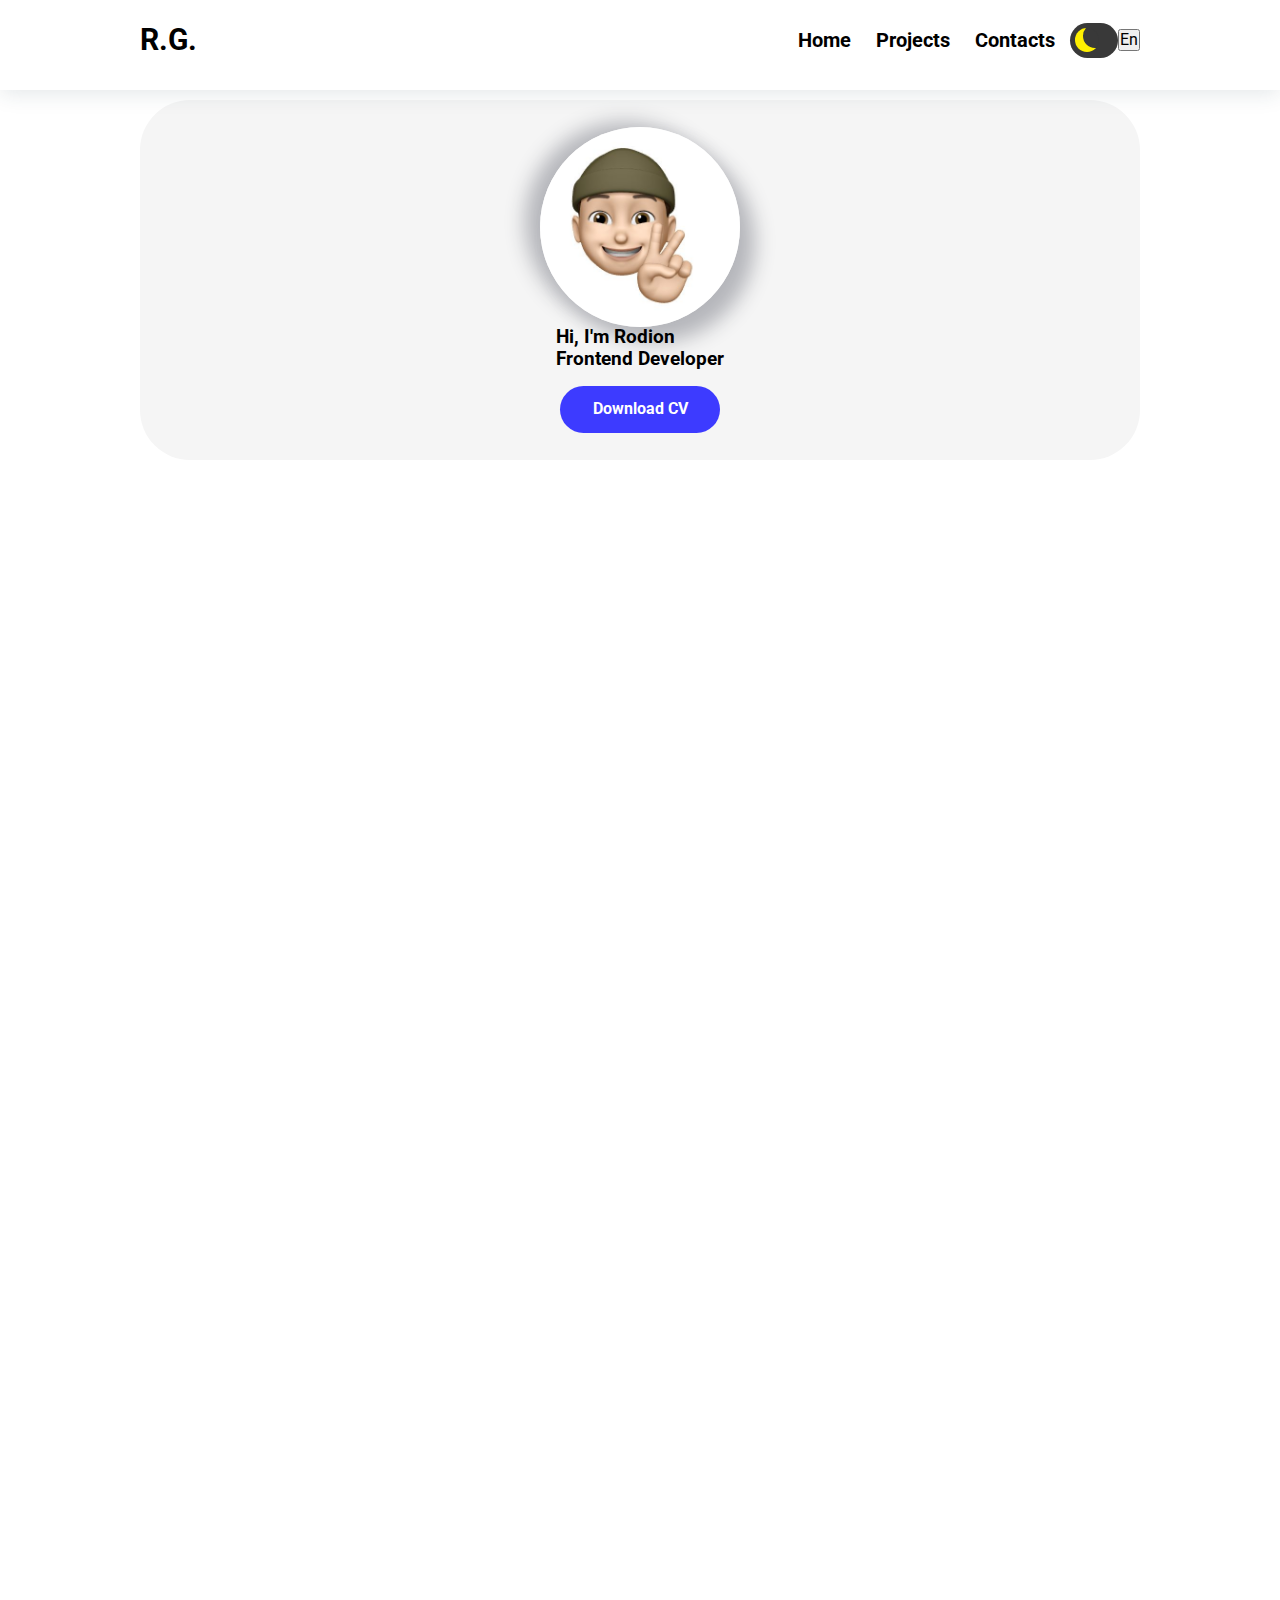
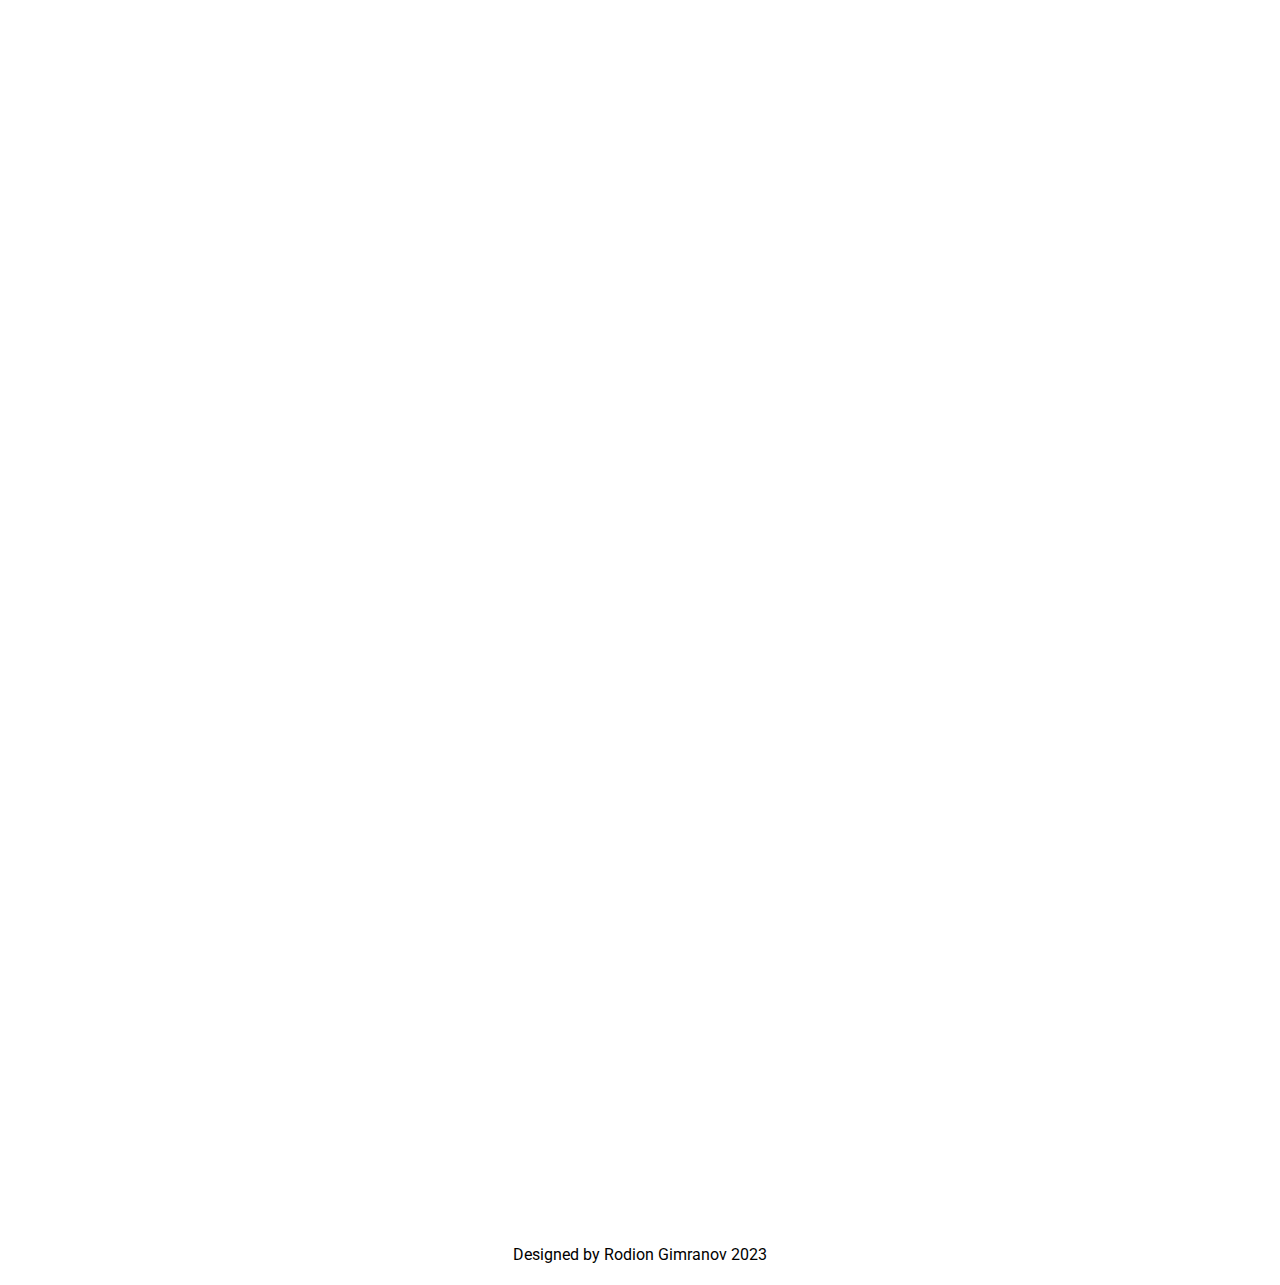
==== commit 2b5860be: "Update index.html" ====
--- a/index.html
+++ b/index.html
@@ -3,7 +3,7 @@
 
 <head>
     <meta charset="UTF-8">
-    <title>Rodion Gimranov Web-CV</title>
+    <title>Web CV of Rodion Gimranov</title>
     <meta name="description" content="Rodion Gimranov Web-CV">
     <link rel="icon" href="img/Avatar_link.png">
     <link rel="stylesheet" type="text/css" href="CSS/normalize.css">
@@ -19,32 +19,33 @@
   window.dataLayer = window.dataLayer || [];
   function gtag(){dataLayer.push(arguments);}
   gtag('js', new Date());
-
   gtag('config', 'G-9734ZYC0WE');
 </script>
 
+<script defer src="JavaScript/script.js"></script>
+<script defer src="JavaScript/RU_Language.js"></script>
+
 <body>
-    <script defer src="JavaScript/script.js"></script>
 
     <!--Header-->
     <header class="header open">
         <section class="header_container">
-            <section class="logo">
+            <a href="#"><section class="logo">
                 <h2 class="R_text_logo"> R.</h2>
                 <h2 class="G_text_logo"> G.</h2>
-            </section>
-
+            </section></a>
             <nav class="navigation_bar">
-                <a href="#" class="home_btn"> Home </a>
-                <a href="#my_project_page" class="project_btn"> Projects </a>
-                <a href="#contact_me_page" class="contact_btn"> Contacts </a>
-
+                <a href="#" class="home_btn" id="lang-home_btn"> Home </a>
+                <a href="#my_project_page" class="project_btn" id="lang-project_btn"> Projects </a>
+                <a href="#contact_me_page" class="contact_btn" id="lang-contact_btn"> Contacts </a>
                 <section class="switch_container">
                     <!--Theme Switcher-->
                     <label class="switch">
                         <input type="checkbox">
                         <span class="slider"></span>
                     </label>
+                    <!--Language Switcher-->
+                    <button class="language_btn" id="language_switch"> En </button>
                 </section>
             </nav>
             <!--Burger Menu-->
@@ -57,58 +58,53 @@
     </header>
 
     <!--Section "Home"-->
-    <section class="home_page">
+    <main class="home_page">
         <section class="home_page_container">
-
             <img class="avatar1_img" src="img/Avatar_1.jpg" alt="Avatar photo 1">
-
-            <h3 class="greetings_text"> Hi, I'm Rodion <br> Frontend Developer </h3>
-
-            <a href="https://drive.google.com/file/d/1ohuaFruRR-8114ztUe2ReSrANQ9e82TQ/view?usp=sharing" class="download_CV_btn"> Download CV </a>
+            <section class="greetings_text_container">
+                <h3 class="greetings_text1" id="lang-greetings_text1"> Hi, I'm Rodion </h3>
+                <h3 class="greetings_text2" id="lang-greetings_text2"> Frontend Developer </h3>
+            </section>
+            <a href="https://drive.google.com/file/d/1BssB5NMeAQvyR1atRXJXRtTpY2Y-QY7f/view?usp=sharing" class="download_CV_btn" id="lang-download_CV_btn"> Download CV </a>
         </section>
-    </section>
+    </main>
 
     <!--Section "About Me"-->
-    <section class="about_me_page _anim-items fade-in">
+    <article class="about_me_page _anim-items fade-in">
         <section class="about_me_container _anim-items fade-in">
-
             <article class="about_me_purple_block _anim-items fade-in">
-                <h2 class="about_me_name_page _anim-items fade-in"> About Me </h2>
-
-                <p class="text_about_me _anim-items fade-in"> I am a beginner frontend developer. I have been studying at the KFU Institute of Computational Mathematics and Information Technology for the past three years. My specialization lies in creating multi-page websites and crafting simple yet elegant designs. <br>
-                <br>
-                On my website, you can explore my portfolio showcasing my projects and the tools I utilize. If you have any questions or would like to collaborate with me, feel free to reach out. I will be happy to answer all your inquiries! </p>
-
-                <a href="#contact_me_page" class="contact_me_btn _anim-items fade-in"> Contact Me </a>
+                <h2 class="about_me_name_page _anim-items fade-in"
+                id="lang-about_me_name_page"> About Me </h2>
+                <section class="text_about_me_container">
+                    <p class="text_about_me1 _anim-items fade-in" id="lang-text_about_me1"> I am a beginner frontend developer. I have been studying at the KFU Institute of Computational Mathematics and Information Technology for the past three years. My specialization lies in creating multi-page websites and crafting simple yet elegant designs. </p>
+                    <p class="text_about_me2 _anim-items fade-in" id="lang-text_about_me2">
+                    On my website, you can explore my portfolio showcasing my projects and the tools I utilize. If you have any questions or would like to collaborate with me, feel free to reach out. I will be happy to answer all your inquiries! </p>
+                </section>
+                <a href="#contact_me_page" class="contact_me_btn _anim-items fade-in" id="lang-contact_me_btn"> Contact Me </a>
             </article>
-
             <img class="avatar2_img _anim-items fade-in" src="img/Avatar_2.jpg" alt="Avatar photo 2">
         </section>
-    </section>
+    </article>
 
     <!--Section "My Project"-->
     <section class="my_project_page fade-in" id="my_project_page">
         <section class="my_project_container fade-in">
-
-            <h2 class="my_project_name_page fade-in"> My Projects </h2>
-
+            <h2 class="my_project_name_page fade-in" id="lang-my_project_name_page"> My Projects </h2>
                 <section class="block_project_container fade-in">
                     <section class="project_block_1 fade-in">
-                        <section class="background_project1 fade-in"> In developing </section>
-                        <h3 class="name_of_project1 fade-in"> ToDo Web App </h3>
-                        <a href="https://github.com/RodionGimranov" class="more_info_btn1 fade-in"> More info</a>
+                        <section class="background_project1 fade-in" id="lang-background_project1"> In developing </section>
+                        <h3 class="name_of_project1 fade-in" id="lang-name_of_project1"> ToDo Web App </h3>
+                        <a href="https://github.com/RodionGimranov" class="more_info_btn1 fade-in" id="lang-more_info_btn1"> More info</a>
                     </section>
-
                     <section class="project_block_2 fade-in">
-                        <section class="background_project2 fade-in"> In developing </section>
-                        <h3 class="name_of_project2 fade-in"> Design Studio website </h3>
-                        <a href="https://github.com/RodionGimranov" class="more_info_btn2 fade-in" > More info</a>
+                        <section class="background_project2 fade-in" id="lang-background_project2"> In developing </section>
+                        <h3 class="name_of_project2 fade-in" id="lang-name_of_project2"> Design Studio website </h3>
+                        <a href="https://github.com/RodionGimranov" class="more_info_btn2 fade-in" id="lang-more_info_btn2" > More info</a>
                     </section>
-
                     <section class="project_block_3 fade-in">
-                        <section class="background_project3 fade-in"> In developing </section>
-                        <h3 class="name_of_project3 fade-in"> Zoo Shop website </h3>
-                        <a href="https://github.com/RodionGimranov" class="more_info_btn3 fade-in"> More info</a>
+                        <section class="background_project3 fade-in" id="lang-background_project3"> In developing </section>
+                        <h3 class="name_of_project3 fade-in"  id="lang-name_of_project3"> Zoo Shop website </h3>
+                        <a href="https://github.com/RodionGimranov" class="more_info_btn3 fade-in" id="lang-more_info_btn3"> More info</a>
                     </section>
             </section>
         </section>
@@ -116,33 +112,28 @@
 
     <!--Section "My tools and skills"-->
     <section class="my_tools_and_skills_page fade-in">
-
         <section class="my_tools_and_skills_container fade-in">
-
-            <h2 class="my_tools_and_skills_name_page fade-in"> My tools and skills </h2>
-
+            <h2 class="my_tools_and_skills_name_page fade-in" id="lang-my_tools_and_skills_name_page"> My tools and skills </h2>
             <section class="my_tools_and_skills_block_container fade-in">
-                <p class="text_my_tools_and_skills fade-in"> I use a variety of web development tools.<br><br>VS Code aids in writing clean code, Figma assists in creating project layouts, and ChatGPT enhances text readability and user interface design.</p>
-
+                <section class="text_my_tools_and_skills_container">
+                    <p class="text_my_tools_and_skills1 fade-in" id="lang-text_my_tools_and_skills1"> I use a variety of web development tools. </p>
+                    <p class="text_my_tools_and_skills2 fade-in" id="lang-text_my_tools_and_skills2">VS Code aids in writing clean code, Figma assists in creating project layouts, and ChatGPT enhances text readability and user interface design.</p>
+                </section>
                 <section class="charts_container fade-in">
-
                     <section class="html_chart fade-in">
                         <h3 class="name_chart_html fade-in"> HTML </h3>
                         <section class="line_chart_html fade-in"> </section>
                     </section>
-
                     <section class="css_chart fade-in">
                         <h3 class="name_chart_css fade-in"> CSS </h3>
                         <section class="line_chart_css fade-in"> </section>
                     </section>
-
                     <section class="js_chart fade-in">
                         <h3 class="name_chart_js fade-in"> JS </h3>
                         <section class="line_chart_js fade-in"> </section>
                     </section>
                 </section>
             </section>
-
             <section class="programs_container fade-in">
                 <a href="https://code.visualstudio.com/"> <img src="img/VS_Code_icon.png" class="vs_code_icon fade-in" alt="VS Code Icon"> </a>
                 <a href="https://www.figma.com/downloads/"> <img src="img/Figma_icon.png" class="figma_icon fade-in" alt="Figma Icon"> </a>
@@ -153,15 +144,10 @@
 
     <!--Section "Contact Me"-->
     <section class="contact_me_page fade-in" id="contact_me_page">
-
         <section class="contact_me_container fade-in">
-
             <img src="img/Avatar_3.jpg" class="avatar3_img fade-in" alt="Avatar photo 3">
-
             <section class="contact_me_gray_block1 fade-in">
-
-                <h1 class="text_contact_me fade-in">If you'd like to stay connected and keep up with my latest updates, visit my profiles on social media.</h1>
-
+                <h1 class="text_contact_me fade-in" id="lang-text_contact_me">If you'd like to stay connected and keep up with my latest updates, visit my profiles on social media.</h1>
                 <section class="social_media_container fade-in">
                     <a href="https://t.me/RodionGimranov"> <img src="img/Telegram_icon.png" class="telegram_icon fade-in" alt="Telegram Icon"> </a>
                     <a href="https://www.linkedin.com/in/rodiongimranov/"> <img src="img/LinkedIn_icon.png" class="linkedin_icon fade-in" alt="LinkedIn Icon"> </a>
@@ -176,8 +162,8 @@
     <section class="fo_fun_page fade-in">
         <section class="fo_fun_container fade-in">
             <section class="fo_fun_gray_block1 fade-in">
-                <h1 class="fo_fun_name_page fade-in"> Visual Settings </h1>
-                <p class="text_fo_fun fade-in"> In this section, I have compiled essential details regarding the color palette and text sizing employed throughout the website.</p>
+                <h1 class="fo_fun_name_page fade-in" id="lang-fo_fun_name_page"> Visual Settings </h1>
+                <p class="text_fo_fun fade-in" id="lang-text_fo_fun"> In this section, I have compiled essential details regarding the color palette and text sizing employed throughout the website.</p>
             </section>
             <section class="fonts_color_container fade-in">
                 <section class="color_block fade-in">
@@ -202,5 +188,6 @@
     <footer class="footer">
         <section class="footer_container"> Designed by Rodion Gimranov 2023 </section>
     </footer>
+
 </body>
 </html>
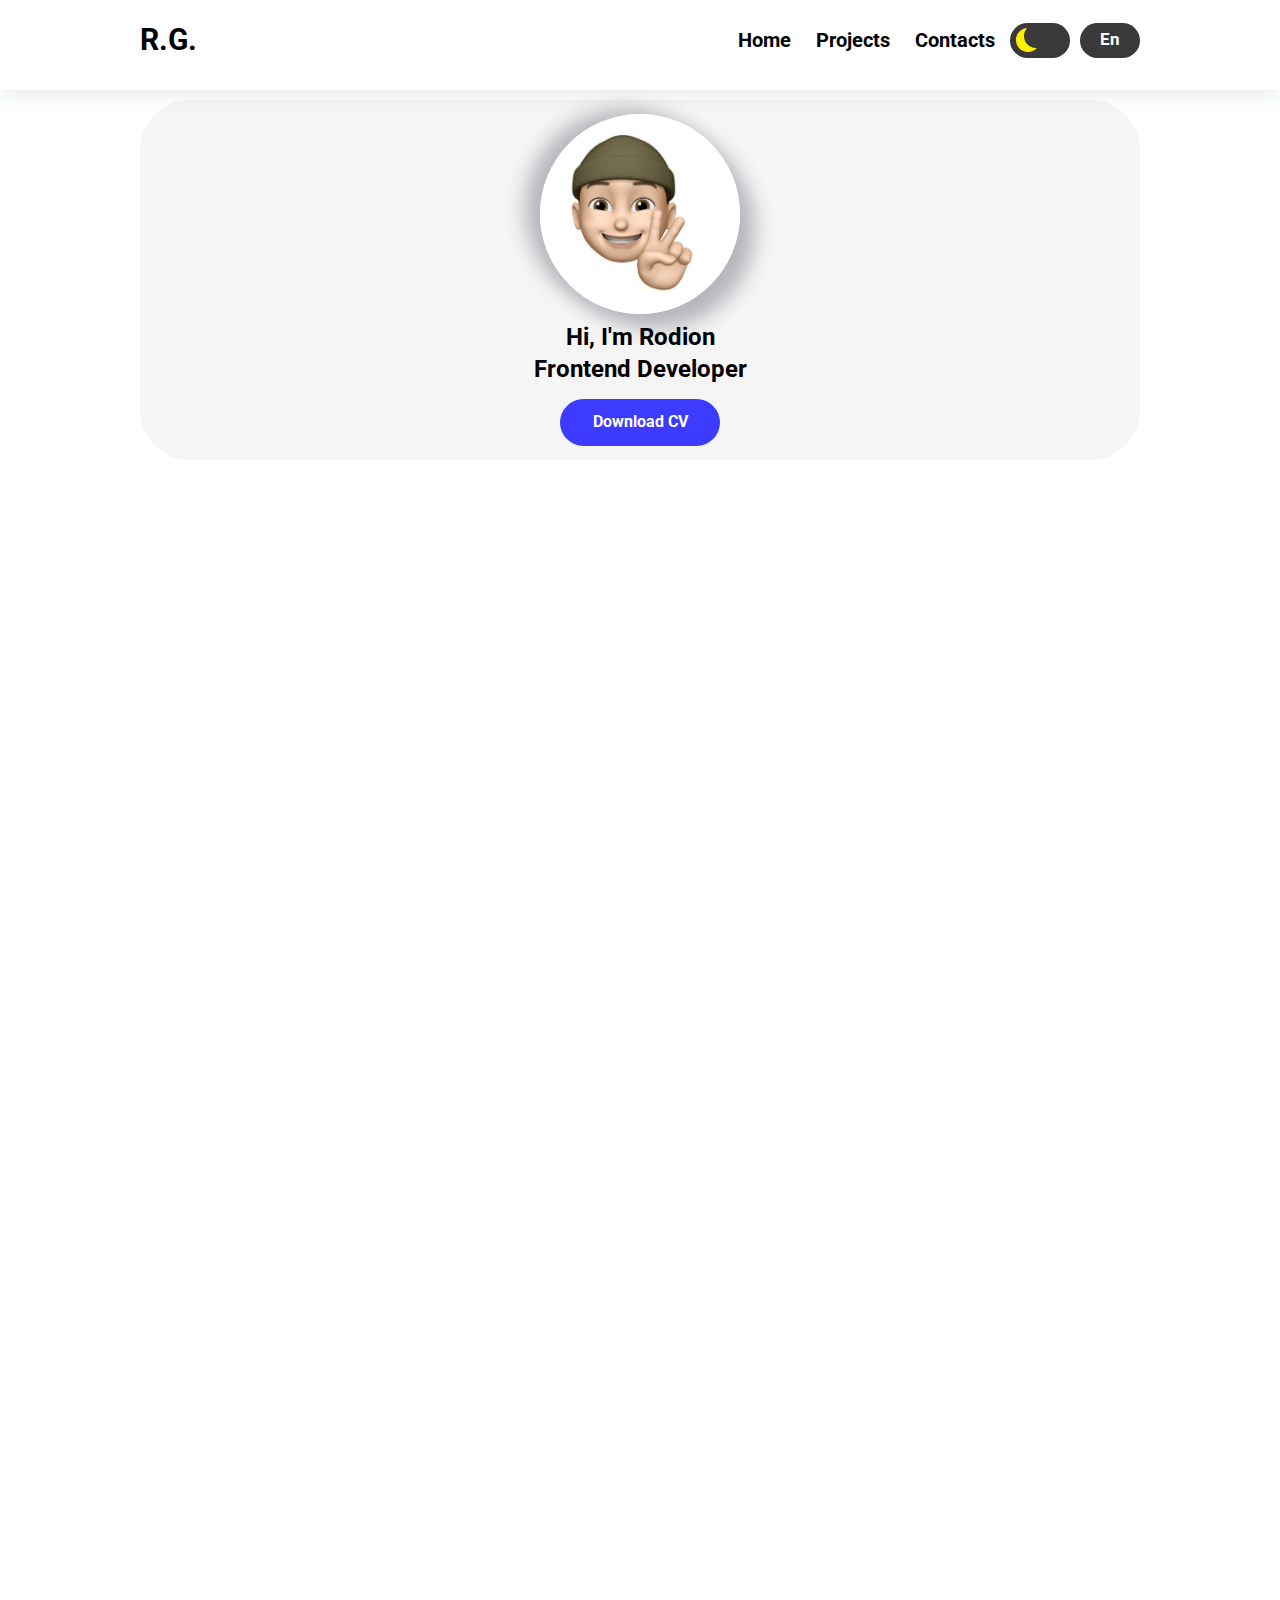
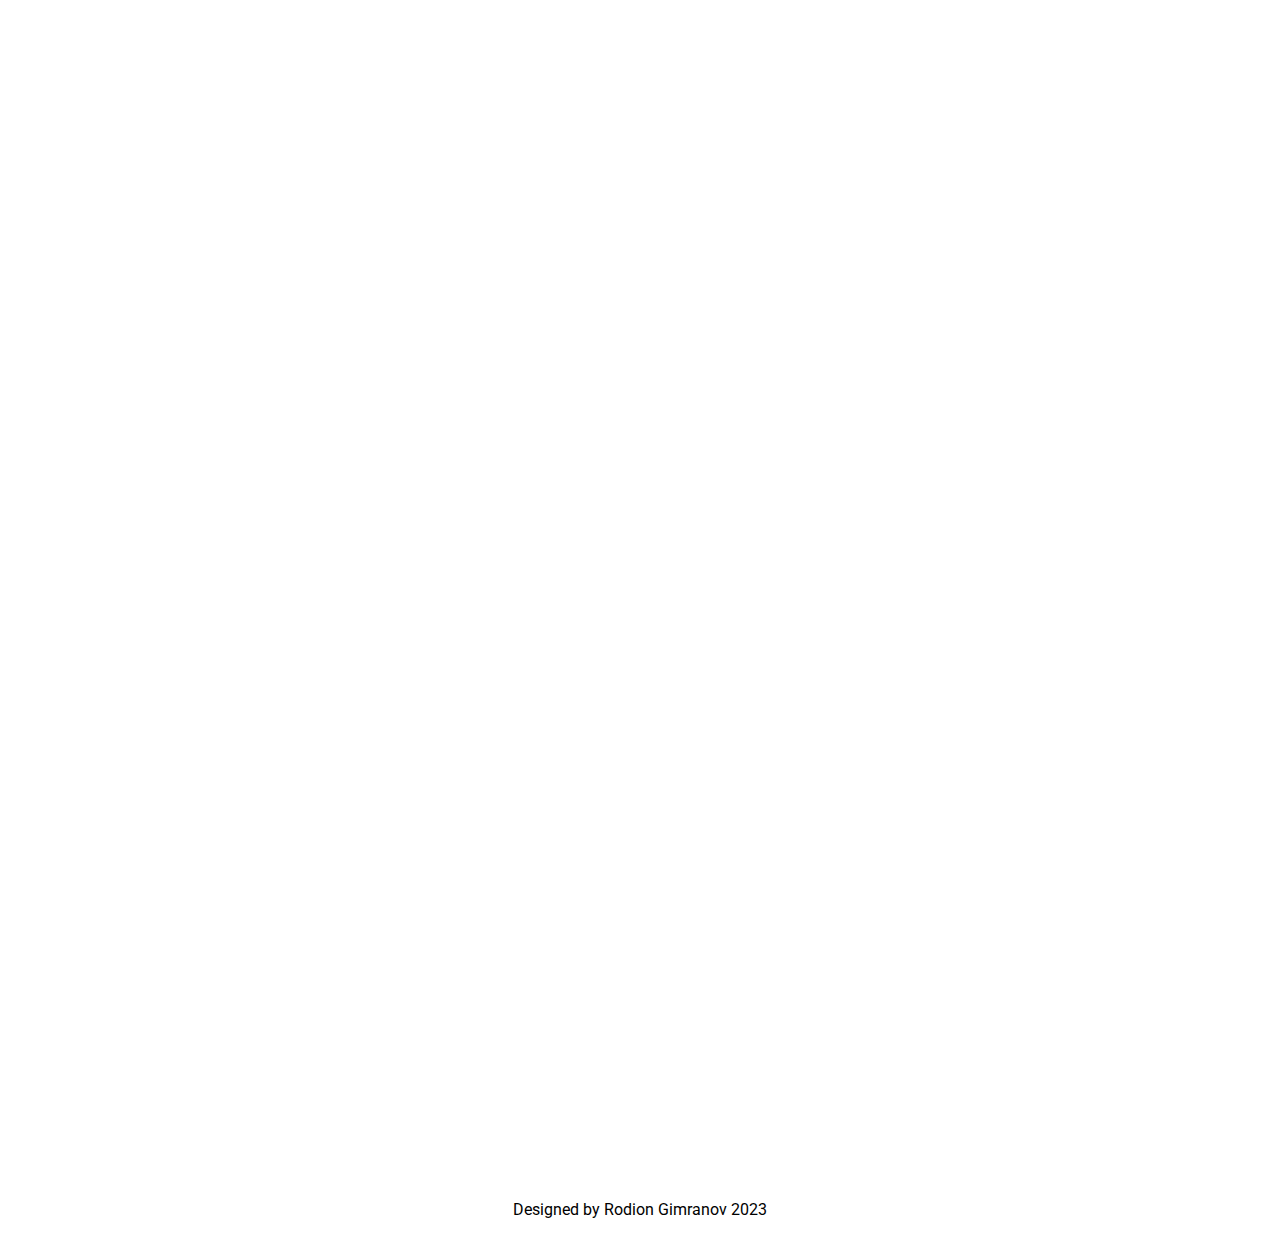
==== commit 78db5124: "Rename main.html to index.html" ====
--- a/index.html
+++ b/index.html
@@ -4,7 +4,7 @@
 <head>
     <meta charset="UTF-8">
     <title>Web CV of Rodion Gimranov</title>
-    <meta name="description" content="Rodion Gimranov Web-CV">
+    <meta name="description" content="Web CV of Rodion Gimranov">
     <link rel="icon" href="img/Avatar_link.png">
     <link rel="stylesheet" type="text/css" href="CSS/normalize.css">
     <link rel="stylesheet" type="text/css" href="CSS/white_style.css">
@@ -97,9 +97,14 @@
                         <a href="https://github.com/RodionGimranov" class="more_info_btn1 fade-in" id="lang-more_info_btn1"> More info</a>
                     </section>
                     <section class="project_block_2 fade-in">
-                        <section class="background_project2 fade-in" id="lang-background_project2"> In developing </section>
-                        <h3 class="name_of_project2 fade-in" id="lang-name_of_project2"> Design Studio website </h3>
-                        <a href="https://github.com/RodionGimranov" class="more_info_btn2 fade-in" id="lang-more_info_btn2" > More info</a>
+                        <section class="background_project2 fade-in" id="lang-background_project2">
+                            <img class="row_1 fade-in" src="img/row_1.png" alt="Сalculator row 1">
+                            <img class="row_2 fade-in" src="img/row_2.png" alt="Сalculator row 2">
+                            <img class="row_3 fade-in" src="img/row_3.png" alt="Сalculator row 3">
+                            <img class="row_4 fade-in" src="img/row_4.png" alt="Сalculator row 4">
+                        </section>
+                        <h3 class="name_of_project2 fade-in" id="lang-name_of_project2"> Web-Calculator </h3>
+                        <a href="https://github.com/RodionGimranov/Web-Calculator" class="more_info_btn2 fade-in" id="lang-more_info_btn2" > More info</a>
                     </section>
                     <section class="project_block_3 fade-in">
                         <section class="background_project3 fade-in" id="lang-background_project3"> In developing </section>
@@ -121,15 +126,15 @@
                 </section>
                 <section class="charts_container fade-in">
                     <section class="html_chart fade-in">
-                        <h3 class="name_chart_html fade-in"> HTML </h3>
+                        <h3 class="name_chart_html fade-in"> HTML5 </h3>
                         <section class="line_chart_html fade-in"> </section>
                     </section>
                     <section class="css_chart fade-in">
-                        <h3 class="name_chart_css fade-in"> CSS </h3>
+                        <h3 class="name_chart_css fade-in"> CSS3 </h3>
                         <section class="line_chart_css fade-in"> </section>
                     </section>
                     <section class="js_chart fade-in">
-                        <h3 class="name_chart_js fade-in"> JS </h3>
+                        <h3 class="name_chart_js fade-in"> JavaScript </h3>
                         <section class="line_chart_js fade-in"> </section>
                     </section>
                 </section>
--- a/CSS/white_style.css
+++ b/CSS/white_style.css
@@ -23,7 +23,7 @@
 .fade-in {
     opacity: 0;
     transform: translateY(5px);
-    transition: opacity 0.5s ease, transform 0.5s ease;
+    transition: opacity 0.5s ease, transform 1.5s ease;
 }
 
 .fade-in.visible {
@@ -81,7 +81,7 @@
 
 .header_burger-btn span {
     width: 45px;
-    height: 5px;
+    height: 4px;
     border-radius: 5px;
     background-color: #000;
 }
@@ -97,6 +97,7 @@
     color: #000;
     font-size: 30px;
     font-weight: 700;
+    border-radius: 10px;
 }
 
 .navigation_bar {
@@ -133,7 +134,7 @@
 }
 
 .switch_container {
-    width: 70px;
+    width: 130px;
     height: 35px;
 
     display: flex;
@@ -191,6 +192,28 @@
     box-shadow: inset 15px -4px 0px 15px #fff000;
 }
 
+/*Language Switcher*/
+.language_btn {
+    width: 60px;
+    height: 35px;
+    background-color: #393939;
+    border-radius: 30px;
+    border: none;
+
+    display: flex;
+    justify-content: center;
+    align-items: center;
+    flex-direction: row;
+
+    font-size: 17px;
+    font-weight: 700;
+    color: #fff;
+}
+
+.language_btn:active {
+    scale: 0.95;
+}
+
 /*Section "Home"*/
 .home_page {
     width: 100%;
@@ -223,11 +246,28 @@
     box-shadow: 15px 15px 20px 0px #B5B6BB, -15px -5px 20px 0px #B5B6BB;
 }
 
-.greetings_text {
+.greetings_text_container {
+    width: auto;
+    height: 60px;
+    margin-top: 10px;
+
+    display: flex;
+    flex-direction: column;
+    justify-content: space-between;
+    align-items: center;
+}
+
+.greetings_text1 {
     font-size: 24px;
     font-weight: 700;
     color: #000;
-    margin-top: 15px;
+    text-align: center;
+}
+
+.greetings_text2 {
+    font-size: 24px;
+    font-weight: 700;
+    color: #000;
     text-align: center;
 }
 
@@ -252,6 +292,11 @@
     color: #fff;
 }
 
+.download_CV_btn:active {
+    scale: 0.95;
+}
+
+
 /*Section "About Me"*/
 .about_me_page {
     max-width: 100%;
@@ -293,7 +338,25 @@
     font-weight: 700;
 }
 
-.text_about_me {
+.text_about_me_container {
+    width: 630px;
+    height: 265px;
+
+    display: flex;
+    flex-direction: column;
+    justify-content: space-between;
+}
+
+.text_about_me1 {
+    width: 620px;
+    height: 253px;
+    color: #000;
+    font-size: 24px;
+    font-weight: 500;
+    margin-bottom: 20px;
+}
+
+.text_about_me2 {
     width: 620px;
     height: 253px;
     color: #000;
@@ -308,7 +371,6 @@
     border-radius: 100px;
     box-shadow: 0px 10px 10px 0px rgba(0, 0, 0, 0.25);
 
-
     font-size: 16px;
     font-weight: 700;
     color: #000;
@@ -323,7 +385,11 @@
     color: #000;
 }
 
-/*TEST OF ANIMATION ELEMENT*/
+.contact_me_btn:active {
+    scale: 0.95;
+}
+
+
 .avatar2_img {
     width: 200px;
     height: 200px;
@@ -382,11 +448,12 @@
     border-radius: 50px;
 
     display: flex;
-    flex-direction: column;
-    align-items: center;
-}
-
-.background_project1, .background_project2, .background_project3 {
+    justify-content: center;
+    flex-direction: column;
+    align-items: center;
+}
+
+.background_project1, .background_project3 {
     width: 290px;
     height: 234px;
     background-color: #fff;
@@ -402,6 +469,48 @@
     color: #000;
 }
 
+.background_project2 {
+    width: 290px;
+    height: 234px;
+    background-color: #fff;
+    border-radius: 50px;
+    margin-top: 10px;
+    gap: 3px;
+    overflow: hidden;
+
+
+    display: flex;
+    flex-direction: row;
+    justify-content: space-between;
+    align-items: center;
+}
+
+.row_1, .row_3 {
+    animation: row1-row3 10s linear infinite;
+}
+
+.row_2, .row_4 {
+    animation: row2-row4 10s linear infinite;
+}
+
+@keyframes row1-row3 {
+    0% {
+      transform: translate3d(0, 0, 0);
+    }
+    50% {
+      transform: translate3d(0, 15%, 0);
+    }
+}
+
+@keyframes row2-row4 {
+    0% {
+      transform: translate3d(0, -0, 0);
+    }
+    50% {
+      transform: translate3d(0, -15%, 0);
+    }
+}
+
 .name_of_project1, .name_of_project2, .name_of_project3 {
     font-size: 22px;
     font-weight: 700;
@@ -412,6 +521,10 @@
 .more_info_btn1:hover, .more_info_btn2:hover, .more_info_btn3:hover {
     background-color: #000;
     color: #fff;
+}
+
+.more_info_btn1:active, .more_info_btn2:active, .more_info_btn3:active {
+    scale: 0.95;
 }
 
 .more_info_btn1, .more_info_btn2, .more_info_btn3 {
@@ -472,10 +585,28 @@
     align-items: flex-start;
 }
 
-.text_my_tools_and_skills {
+.text_my_tools_and_skills_container {
     width: 500px;
-    height: 160px;
-
+    height: auto;
+
+    display: flex;
+    flex-direction: column;
+    justify-content: space-between;
+    align-items: center;
+}
+
+.text_my_tools_and_skills1 {
+    width: 500px;
+    height: auto;
+    font-size: 24px;
+    font-weight: 500;
+    color: #000;
+}
+
+.text_my_tools_and_skills2 {
+    width: 500px;
+    height: auto;
+    margin-top: 20px;
     font-size: 24px;
     font-weight: 500;
     color: #000;
@@ -545,7 +676,6 @@
 
 }
 
-
 /*Section "Contact Me"*/
 .contact_me_page {
     width: 100%;
@@ -660,6 +790,7 @@
     font-weight: 700;
     color: #000;
     margin-top: 17px;
+    text-align: center;
 }
 
 .text_fo_fun {
@@ -712,6 +843,8 @@
     height: 150px;
     border-radius: 20px;
 
+    transition: 0.2s;
+
     font-size: 30px;
     font-weight: 700;
     color: #000;
@@ -734,6 +867,14 @@
 
 .color_4 {
     background-color: #F5F5F5;
+}
+
+.color_1:hover, .color_2:hover, .color_3:hover, .color_4:hover {
+    transform: scale(1.1);
+}
+
+.color_1:active, .color_2:active, .color_3:active, .color_4:active {
+    scale: 0.95;
 }
 
 .fonts_block {
--- a/CSS/black_style.css
+++ b/CSS/black_style.css
@@ -24,7 +24,7 @@
 .fade-in {
     opacity: 0;
     transform: translateY(5px);
-    transition: opacity 0.5s ease, transform 0.5s ease;
+    transition: opacity 0.5s ease, transform 1.5s ease;
 }
 
 .fade-in.visible {
@@ -62,6 +62,7 @@
     justify-content: space-between;
 }
 
+/*Burger Menu*/
 .header_burger-btn {
     position: relative;
     width: 50px;
@@ -80,7 +81,7 @@
 
 .header_burger-btn span {
     width: 45px;
-    height: 5px;
+    height: 4px;
     border-radius: 5px;
     background-color: #fff;
 }
@@ -119,7 +120,6 @@
 .home_btn, .project_btn, .contact_btn {
     padding: 10px 10px;
     border-radius: 10px;
-
     font-size: 20px;
     font-weight: 700;
 }
@@ -133,7 +133,7 @@
 }
 
 .switch_container {
-    width: 70px;
+    width: 130px;
     height: 35px;
 
     display: flex;
@@ -144,6 +144,7 @@
 /* Theme Switcher */
 .switch {
     font-size: 17px;
+
     position: relative;
     display: inline-block;
     width: 60px;
@@ -191,6 +192,24 @@
     box-shadow: inset 15px -4px 0px 15px #fff000;
 }
 
+/*Language Switcher*/
+.language_btn {
+    width: 60px;
+    height: 35px;
+    background-color: #393939;
+    border-radius: 30px;
+    border: none;
+
+    display: flex;
+    justify-content: center;
+    align-items: center;
+    flex-direction: row;
+
+    font-size: 17px;
+    font-weight: 700;
+    color: #fff;
+}
+
 /*Section "Home"*/
 .home_page {
     width: 100%;
@@ -223,11 +242,28 @@
     box-shadow: none;
 }
 
-.greetings_text {
+.greetings_text_container {
+    width: auto;
+    height: 60px;
+    margin-top: 10px;
+
+    display: flex;
+    flex-direction: column;
+    justify-content: space-between;
+    align-items: center;
+}
+
+.greetings_text1 {
     font-size: 24px;
     font-weight: 700;
     color: #fff;
-    margin-top: 15px;
+    text-align: center;
+}
+
+.greetings_text2 {
+    font-size: 24px;
+    font-weight: 700;
+    color: #fff;
     text-align: center;
 }
 
@@ -294,7 +330,25 @@
     font-weight: 700;
 }
 
-.text_about_me {
+.text_about_me_container {
+    width: 630px;
+    height: 265px;
+
+    display: flex;
+    flex-direction: column;
+    justify-content: space-between;
+}
+
+.text_about_me1 {
+    width: 620px;
+    height: 253px;
+    color: #fff;
+    font-size: 24px;
+    font-weight: 500;
+    margin-bottom: 20px;
+}
+
+.text_about_me2 {
     width: 620px;
     height: 253px;
     color: #fff;
@@ -379,7 +433,7 @@
     align-items: center;
 }
 
-.background_project1, .background_project2, .background_project3 {
+.background_project1, .background_project3 {
     width: 290px;
     height: 234px;
     background-color: #444444;
@@ -394,6 +448,23 @@
     font-weight: 700;
     color: #000;
 }
+
+.background_project2 {
+    width: 290px;
+    height: 234px;
+    background-color: #444444;
+    border-radius: 50px;
+    margin-top: 10px;
+    gap: 3px;
+    overflow: hidden;
+
+    display: flex;
+    flex-direction: row;
+    justify-content: space-between;
+    align-items: center;
+}
+
+
 
 .name_of_project1, .name_of_project2, .name_of_project3 {
     font-size: 22px;
@@ -456,20 +527,28 @@
     margin-top: 20px;
 }
 
-.my_tools_and_skills_block_container {
-    width: 1000px;
-    height: 190px;
-
-    display: flex;
-    flex-direction: row;
-    justify-content: space-around;
-    align-items: flex-start;
-}
-
-.text_my_tools_and_skills {
+.text_my_tools_and_skills_container {
     width: 500px;
-    height: 160px;
-
+    height: auto;
+
+    display: flex;
+    flex-direction: column;
+    justify-content: space-between;
+    align-items: center;
+}
+
+.text_my_tools_and_skills1 {
+    width: 500px;
+    height: auto;
+    font-size: 24px;
+    font-weight: 500;
+    color: #fff;
+}
+
+.text_my_tools_and_skills2 {
+    width: 500px;
+    height: auto;
+    margin-top: 20px;
     font-size: 24px;
     font-weight: 500;
     color: #fff;
@@ -648,6 +727,7 @@
     font-weight: 700;
     color: #fff;
     margin-top: 17px;
+    text-align: center;
 }
 
 .text_fo_fun {
@@ -700,6 +780,8 @@
     height: 150px;
     border-radius: 20px;
 
+    transition: 0.2s;
+
     font-size: 30px;
     font-weight: 700;
     color: #000;
@@ -722,6 +804,10 @@
 
 .color_4 {
     background-color: #F5F5F5;
+}
+
+.color_1:hover, .color_2:hover, .color_3:hover, .color_4:hover {
+    transform: scale(1.1);
 }
 
 .fonts_block {
--- a/CSS/media_queries.css
+++ b/CSS/media_queries.css
@@ -7,7 +7,7 @@
     }
 }
 
-/*Section "Header"*/
+/*Header*/
 @media (max-width: 580px) {
     .header_burger-btn {
         display: flex;
@@ -23,7 +23,7 @@
         padding: 100px 20px 20px 20px;
         border-radius: 0px 0px 0px 20px;
 
-        transition: transform 1s;
+        transition: transform 0.5s;
 
         display: flex;
         justify-content: center;
@@ -64,6 +64,14 @@
         width: 150px;
         height: 150px;
     }
+
+    .greetings_text1 {
+        margin-top: 0px;
+    }
+
+    .greetings_text2 {
+        margin-top: 3px;
+    }
 }
 
 /*Section "About Me"*/
@@ -95,8 +103,13 @@
         margin-bottom: 10px;
     }
 
-    .text_about_me {
+    .text_about_me_container {
         width: 90%;
+        height: auto;
+    }
+
+    .text_about_me1, .text_about_me2 {
+        width: 100%;
         height: auto;
         font-size: 20px;
     }
@@ -205,6 +218,7 @@
     }
 
     .my_tools_and_skills_name_page {
+        font-size: 28px;
         margin-top: 20px;
         margin-bottom: 20px;
     }
@@ -220,10 +234,15 @@
         margin-bottom: 20px;
     }
 
-    .text_my_tools_and_skills {
+    .text_my_tools_and_skills_container {
         width: 90%;
         height: auto;
-        font-size: 20px;
+    }
+
+    .text_my_tools_and_skills1, .text_my_tools_and_skills2 {
+        width: 90%;
+        height: auto;
+        font-size: 24px;
     }
 
     .charts_container {
@@ -249,7 +268,6 @@
 
     .line_chart_html, .line_chart_css, .line_chart_js {
         width: 250px;
-        height: 30;
     }
 
     .programs_container {
@@ -267,7 +285,6 @@
 }
 
 /*Section "Contact Me"*/
-
 @media (max-width: 1009px) {
     .contact_me_page {
         width: 100%;
@@ -313,7 +330,7 @@
     }
 
     .text_contact_me {
-        width: 90%;
+        width: 87%;
         height: auto;
         font-size: 20px;
     }
@@ -354,6 +371,11 @@
         width: 50px;
         height: 50px;
     }
+
+    .avatar3_img {
+        width: 150px;
+        height: 150px;
+    }
 }
 
 /*Section "Visual Settings"*/
@@ -388,7 +410,7 @@
     }
 
     .text_fo_fun {
-        width: 90%;
+        width: 87%;
         align-items: center ;
         font-size: 20px;
         margin-bottom: 20px;
@@ -419,15 +441,19 @@
     .about_me_page,
     .my_project_page,
     .my_tools_and_skills_page,
-    .contact_me_page,
-    .fo_fun_page {
-        margin-bottom: 70px;
-    }
-
-    .home_page {
-        margin-top: 100px;
-        margin-bottom: 70px;
-    }
+    .contact_me_page {
+        margin-bottom: 70px;
+    }
+
+    .home_page {
+        margin-top: 100px;
+        margin-bottom: 70px;
+    }
+
+    .fo_fun_page {
+        margin-bottom: 25px;
+    }
+
 }
 
 @media (max-width: 1200px) {
@@ -435,14 +461,17 @@
     .about_me_page,
     .my_project_page,
     .my_tools_and_skills_page,
-    .contact_me_page,
-    .fo_fun_page {
-        margin-bottom: 70px;
-    }
-
-    .home_page {
-        margin-top: 100px;
-        margin-bottom: 70px;
+    .contact_me_page{
+        margin-bottom: 70px;
+    }
+
+    .home_page {
+        margin-top: 100px;
+        margin-bottom: 70px;
+    }
+
+    .fo_fun_page {
+        margin-bottom: 25px;
     }
 }
 
@@ -451,8 +480,7 @@
     .about_me_page,
     .my_project_page,
     .my_tools_and_skills_page,
-    .contact_me_page,
-    .fo_fun_page {
+    .contact_me_page {
         margin-top: 50px;
         margin-bottom: 70px;
     }
@@ -460,6 +488,10 @@
     .home_page {
         margin-top: 100px;
         margin-bottom: 70px;
+    }
+
+    .fo_fun_page {
+        margin-bottom: 25px;
     }
 }
 
@@ -468,8 +500,7 @@
     .about_me_page,
     .my_project_page,
     .my_tools_and_skills_page,
-    .contact_me_page,
-    .fo_fun_page {
+    .contact_me_page {
         margin-top: 50px;
         margin-bottom: 70px;
     }
@@ -477,6 +508,10 @@
     .home_page {
         margin-top: 100px;
         margin-bottom: 70px;
+    }
+
+    .fo_fun_page {
+        margin-bottom: 25px;
     }
 }
 
@@ -485,8 +520,7 @@
     .about_me_page,
     .my_project_page,
     .my_tools_and_skills_page,
-    .contact_me_page,
-    .fo_fun_page {
+    .contact_me_page {
         margin-top: 50px;
         margin-bottom: 70px;
     }
@@ -494,6 +528,10 @@
     .home_page {
         margin-top: 100px;
         margin-bottom: 70px;
+    }
+
+    .fo_fun_page {
+        margin-bottom: 25px;
     }
 }
 
@@ -502,8 +540,7 @@
     .about_me_page,
     .my_project_page,
     .my_tools_and_skills_page,
-    .contact_me_page,
-    .fo_fun_page {
+    .contact_me_page {
         margin-top: 50px;
         margin-bottom: 70px;
     }
@@ -512,14 +549,17 @@
         margin-top: 100px;
         margin-bottom: 70px;
     }
+
+    .fo_fun_page {
+        margin-bottom: 25px;
+    }
 }
 
 @media (max-width: 320px) {.home_page,
     .about_me_page,
     .my_project_page,
     .my_tools_and_skills_page,
-    .contact_me_page,
-    .fo_fun_page {
+    .contact_me_page {
         margin-top: 50px;
         margin-bottom: 70px;
     }
@@ -528,4 +568,8 @@
         margin-top: 100px;
         margin-bottom: 70px;
     }
-}
+
+    .fo_fun_page {
+        margin-bottom: 25px;
+    }
+}
